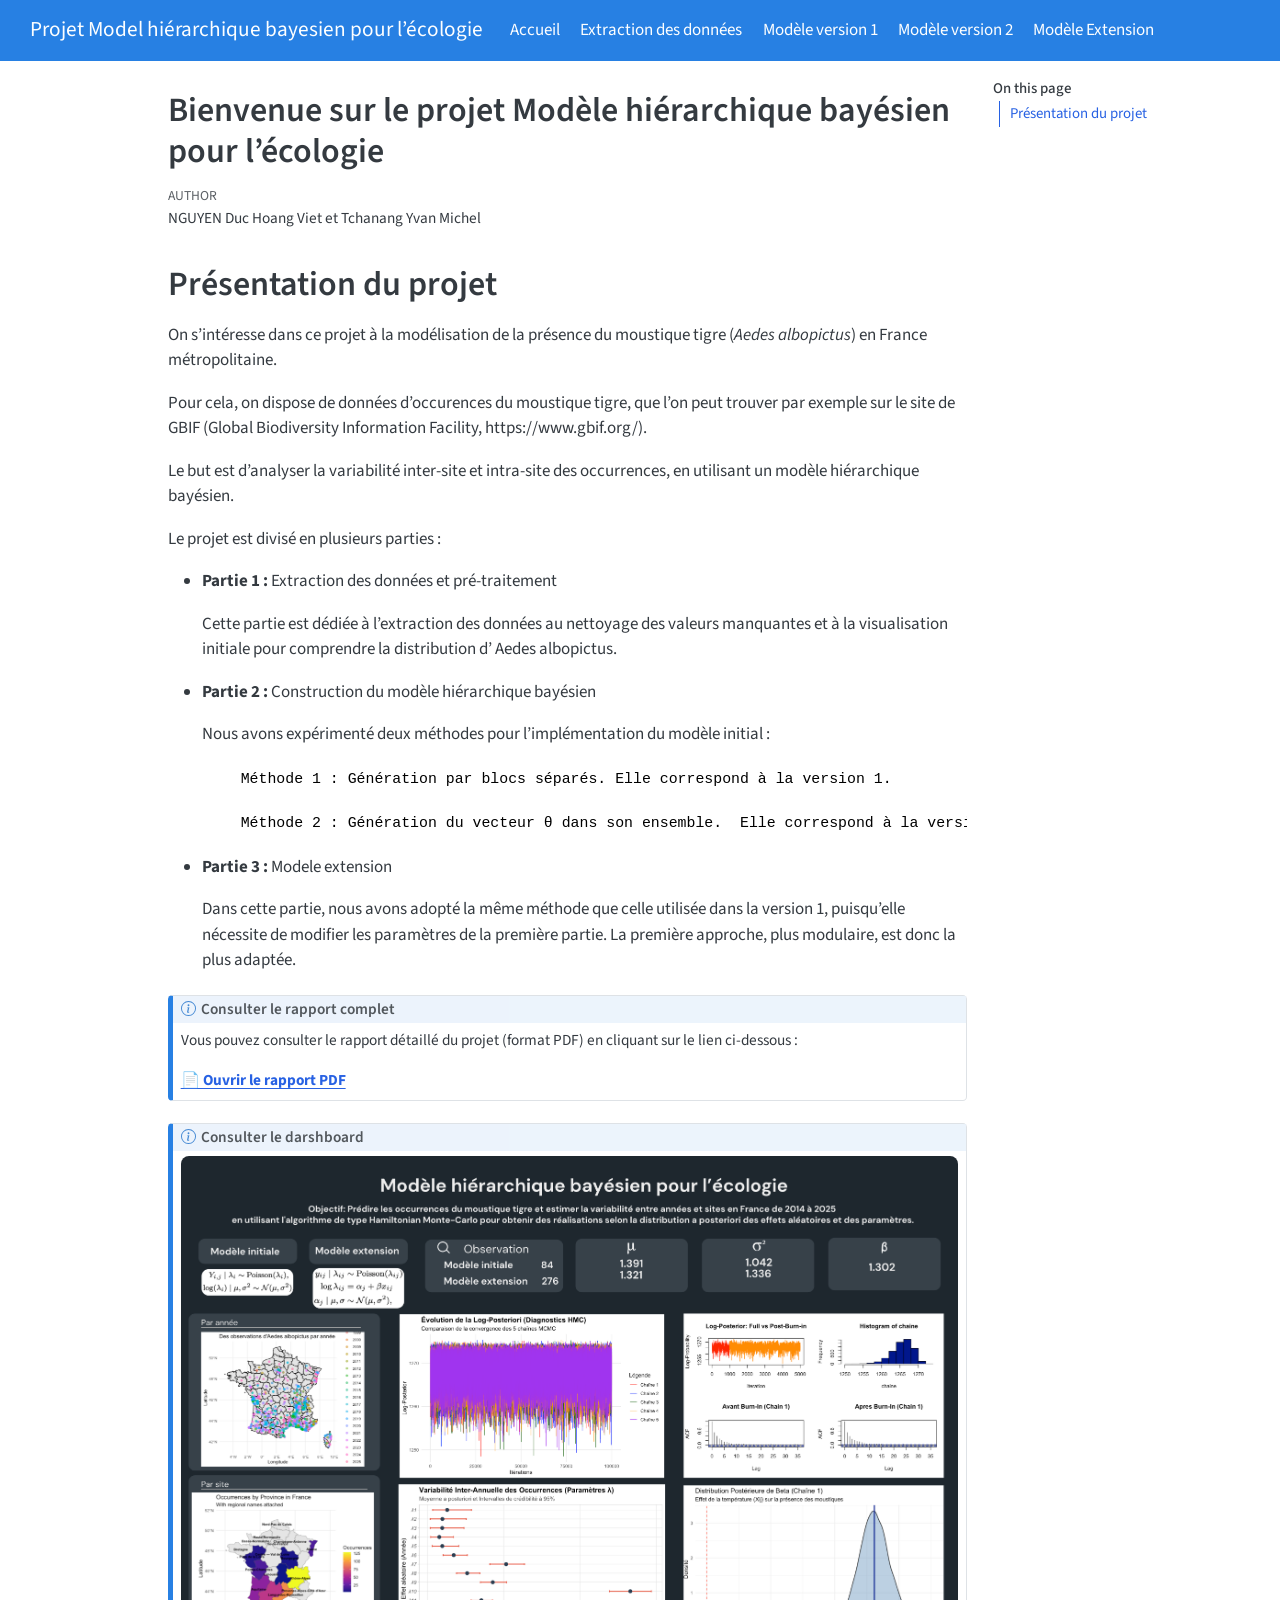
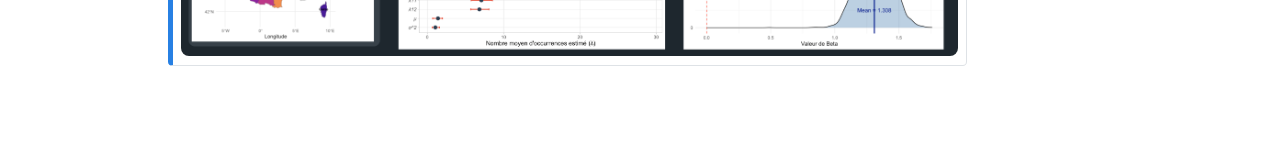
==== docs/index.html @ 4676ed64 "change some note" ====
<!DOCTYPE html>
<html xmlns="http://www.w3.org/1999/xhtml" lang="en" xml:lang="en"><head>

<meta charset="utf-8">
<meta name="generator" content="quarto-1.7.32">

<meta name="viewport" content="width=device-width, initial-scale=1.0, user-scalable=yes">

<meta name="author" content="NGUYEN Duc Hoang Viet et Tchanang Yvan Michel">

<title>Bienvenue sur le projet Modèle hiérarchique bayésien pour l’écologie – Projet Model hiérarchique bayesien pour l’écologie</title>
<style>
code{white-space: pre-wrap;}
span.smallcaps{font-variant: small-caps;}
div.columns{display: flex; gap: min(4vw, 1.5em);}
div.column{flex: auto; overflow-x: auto;}
div.hanging-indent{margin-left: 1.5em; text-indent: -1.5em;}
ul.task-list{list-style: none;}
ul.task-list li input[type="checkbox"] {
  width: 0.8em;
  margin: 0 0.8em 0.2em -1em; /* quarto-specific, see https://github.com/quarto-dev/quarto-cli/issues/4556 */ 
  vertical-align: middle;
}
</style>


<script src="site_libs/quarto-nav/quarto-nav.js"></script>
<script src="site_libs/quarto-nav/headroom.min.js"></script>
<script src="site_libs/clipboard/clipboard.min.js"></script>
<script src="site_libs/quarto-search/autocomplete.umd.js"></script>
<script src="site_libs/quarto-search/fuse.min.js"></script>
<script src="site_libs/quarto-search/quarto-search.js"></script>
<meta name="quarto:offset" content="./">
<script src="site_libs/quarto-html/quarto.js" type="module"></script>
<script src="site_libs/quarto-html/tabsets/tabsets.js" type="module"></script>
<script src="site_libs/quarto-html/popper.min.js"></script>
<script src="site_libs/quarto-html/tippy.umd.min.js"></script>
<script src="site_libs/quarto-html/anchor.min.js"></script>
<link href="site_libs/quarto-html/tippy.css" rel="stylesheet">
<link href="site_libs/quarto-html/quarto-syntax-highlighting-37eea08aefeeee20ff55810ff984fec1.css" rel="stylesheet" id="quarto-text-highlighting-styles">
<script src="site_libs/bootstrap/bootstrap.min.js"></script>
<link href="site_libs/bootstrap/bootstrap-icons.css" rel="stylesheet">
<link href="site_libs/bootstrap/bootstrap-9344fb9851b4da3cab95007ef9d770dc.min.css" rel="stylesheet" append-hash="true" id="quarto-bootstrap" data-mode="light">
<script id="quarto-search-options" type="application/json">{
  "location": "navbar",
  "copy-button": false,
  "collapse-after": 3,
  "panel-placement": "end",
  "type": "overlay",
  "limit": 50,
  "keyboard-shortcut": [
    "f",
    "/",
    "s"
  ],
  "show-item-context": false,
  "language": {
    "search-no-results-text": "No results",
    "search-matching-documents-text": "matching documents",
    "search-copy-link-title": "Copy link to search",
    "search-hide-matches-text": "Hide additional matches",
    "search-more-match-text": "more match in this document",
    "search-more-matches-text": "more matches in this document",
    "search-clear-button-title": "Clear",
    "search-text-placeholder": "",
    "search-detached-cancel-button-title": "Cancel",
    "search-submit-button-title": "Submit",
    "search-label": "Search"
  }
}</script>


</head>

<body class="nav-fixed quarto-light">

<div id="quarto-search-results"></div>
  <header id="quarto-header" class="headroom fixed-top">
    <nav class="navbar navbar-expand-lg " data-bs-theme="dark">
      <div class="navbar-container container-fluid">
      <div class="navbar-brand-container mx-auto">
    <a class="navbar-brand" href="./index.html">
    <span class="navbar-title">Projet Model hiérarchique bayesien pour l’écologie</span>
    </a>
  </div>
            <div id="quarto-search" class="" title="Search"></div>
          <button class="navbar-toggler" type="button" data-bs-toggle="collapse" data-bs-target="#navbarCollapse" aria-controls="navbarCollapse" role="menu" aria-expanded="false" aria-label="Toggle navigation" onclick="if (window.quartoToggleHeadroom) { window.quartoToggleHeadroom(); }">
  <span class="navbar-toggler-icon"></span>
</button>
          <div class="collapse navbar-collapse" id="navbarCollapse">
            <ul class="navbar-nav navbar-nav-scroll me-auto">
  <li class="nav-item">
    <a class="nav-link active" href="./index.html" aria-current="page"> 
<span class="menu-text">Accueil</span></a>
  </li>  
  <li class="nav-item">
    <a class="nav-link" href="./Part1.html"> 
<span class="menu-text">Extraction des données</span></a>
  </li>  
  <li class="nav-item">
    <a class="nav-link" href="./Part2_1.html"> 
<span class="menu-text">Modèle version 1</span></a>
  </li>  
  <li class="nav-item">
    <a class="nav-link" href="./Part2_2.html"> 
<span class="menu-text">Modèle version 2</span></a>
  </li>  
  <li class="nav-item">
    <a class="nav-link" href="./Part3.html"> 
<span class="menu-text">Modèle Extension</span></a>
  </li>  
</ul>
          </div> <!-- /navcollapse -->
            <div class="quarto-navbar-tools">
</div>
      </div> <!-- /container-fluid -->
    </nav>
</header>
<!-- content -->
<div id="quarto-content" class="quarto-container page-columns page-rows-contents page-layout-article page-navbar">
<!-- sidebar -->
<!-- margin-sidebar -->
    <div id="quarto-margin-sidebar" class="sidebar margin-sidebar">
        <nav id="TOC" role="doc-toc" class="toc-active">
    <h2 id="toc-title">On this page</h2>
   
  <ul>
  <li><a href="#présentation-du-projet" id="toc-présentation-du-projet" class="nav-link active" data-scroll-target="#présentation-du-projet">Présentation du projet</a></li>
  </ul>
</nav>
    </div>
<!-- main -->
<main class="content" id="quarto-document-content">

<header id="title-block-header" class="quarto-title-block default">
<div class="quarto-title">
<h1 class="title">Bienvenue sur le projet Modèle hiérarchique bayésien pour l’écologie</h1>
</div>



<div class="quarto-title-meta">

    <div>
    <div class="quarto-title-meta-heading">Author</div>
    <div class="quarto-title-meta-contents">
             <p>NGUYEN Duc Hoang Viet et Tchanang Yvan Michel </p>
          </div>
  </div>
    
  
    
  </div>
  


</header>


<section id="présentation-du-projet" class="level1">
<h1>Présentation du projet</h1>
<p>On s’intéresse dans ce projet à la modélisation de la présence du moustique tigre (<em>Aedes albopictus</em>) en France métropolitaine.</p>
<p>Pour cela, on dispose de données d’occurences du moustique tigre, que l’on peut trouver par exemple sur le site de GBIF (Global Biodiversity Information Facility, https://www.gbif.org/).</p>
<p>Le but est d’analyser la variabilité inter-site et intra-site des occurrences, en utilisant un modèle hiérarchique bayésien.</p>
<p>Le projet est divisé en plusieurs parties :</p>
<ul>
<li><p><strong>Partie 1 :</strong> Extraction des données et pré-traitement</p>
<p>Cette partie est dédiée à l’extraction des données au nettoyage des valeurs manquantes et à la visualisation initiale pour comprendre la distribution d’ Aedes albopictus.</p></li>
<li><p><strong>Partie 2 :</strong> Construction du modèle hiérarchique bayésien</p>
<p>Nous avons expérimenté deux méthodes pour l’implémentation du modèle initial :</p>
<pre><code>    Méthode 1 : Génération par blocs séparés. Elle correspond à la version 1.

    Méthode 2 : Génération du vecteur θ dans son ensemble.  Elle correspond à la version 2. </code></pre></li>
<li><p><strong>Partie 3 :</strong> Modele extension</p>
<p>Dans cette partie, nous avons adopté la même méthode que celle utilisée dans la version 1, puisqu’elle nécessite de modifier les paramètres de la première partie. La première approche, plus modulaire, est donc la plus adaptée.</p></li>
</ul>
<div class="callout callout-style-default callout-note callout-titled">
<div class="callout-header d-flex align-content-center">
<div class="callout-icon-container">
<i class="callout-icon"></i>
</div>
<div class="callout-title-container flex-fill">
Consulter le rapport complet
</div>
</div>
<div class="callout-body-container callout-body">
<p>Vous pouvez consulter le rapport détaillé du projet (format PDF) en cliquant sur le lien ci-dessous :</p>
<p><a href="Rapport.pdf" target="_blank" style="font-weight: bold; text-decoration: underline;"> 📄 Ouvrir le rapport PDF </a></p>
</div>
</div>
<div class="callout callout-style-default callout-note callout-titled">
<div class="callout-header d-flex align-content-center">
<div class="callout-icon-container">
<i class="callout-icon"></i>
</div>
<div class="callout-title-container flex-fill">
Consulter le darshboard
</div>
</div>
<div class="callout-body-container callout-body">
<p><a href="images/dashboard_bayes.png" target="_blank"> <img src="images/dashboard_bayes.png" alt="Dashboard du projet" style="max-width:100%; height:auto; border-radius:8px;"> </a></p>
</div>
</div>


</section>

</main> <!-- /main -->
<script id="quarto-html-after-body" type="application/javascript">
  window.document.addEventListener("DOMContentLoaded", function (event) {
    const icon = "";
    const anchorJS = new window.AnchorJS();
    anchorJS.options = {
      placement: 'right',
      icon: icon
    };
    anchorJS.add('.anchored');
    const isCodeAnnotation = (el) => {
      for (const clz of el.classList) {
        if (clz.startsWith('code-annotation-')) {                     
          return true;
        }
      }
      return false;
    }
    const onCopySuccess = function(e) {
      // button target
      const button = e.trigger;
      // don't keep focus
      button.blur();
      // flash "checked"
      button.classList.add('code-copy-button-checked');
      var currentTitle = button.getAttribute("title");
      button.setAttribute("title", "Copied!");
      let tooltip;
      if (window.bootstrap) {
        button.setAttribute("data-bs-toggle", "tooltip");
        button.setAttribute("data-bs-placement", "left");
        button.setAttribute("data-bs-title", "Copied!");
        tooltip = new bootstrap.Tooltip(button, 
          { trigger: "manual", 
            customClass: "code-copy-button-tooltip",
            offset: [0, -8]});
        tooltip.show();    
      }
      setTimeout(function() {
        if (tooltip) {
          tooltip.hide();
          button.removeAttribute("data-bs-title");
          button.removeAttribute("data-bs-toggle");
          button.removeAttribute("data-bs-placement");
        }
        button.setAttribute("title", currentTitle);
        button.classList.remove('code-copy-button-checked');
      }, 1000);
      // clear code selection
      e.clearSelection();
    }
    const getTextToCopy = function(trigger) {
        const codeEl = trigger.previousElementSibling.cloneNode(true);
        for (const childEl of codeEl.children) {
          if (isCodeAnnotation(childEl)) {
            childEl.remove();
          }
        }
        return codeEl.innerText;
    }
    const clipboard = new window.ClipboardJS('.code-copy-button:not([data-in-quarto-modal])', {
      text: getTextToCopy
    });
    clipboard.on('success', onCopySuccess);
    if (window.document.getElementById('quarto-embedded-source-code-modal')) {
      const clipboardModal = new window.ClipboardJS('.code-copy-button[data-in-quarto-modal]', {
        text: getTextToCopy,
        container: window.document.getElementById('quarto-embedded-source-code-modal')
      });
      clipboardModal.on('success', onCopySuccess);
    }
      var localhostRegex = new RegExp(/^(?:http|https):\/\/localhost\:?[0-9]*\//);
      var mailtoRegex = new RegExp(/^mailto:/);
        var filterRegex = new RegExp('/' + window.location.host + '/');
      var isInternal = (href) => {
          return filterRegex.test(href) || localhostRegex.test(href) || mailtoRegex.test(href);
      }
      // Inspect non-navigation links and adorn them if external
     var links = window.document.querySelectorAll('a[href]:not(.nav-link):not(.navbar-brand):not(.toc-action):not(.sidebar-link):not(.sidebar-item-toggle):not(.pagination-link):not(.no-external):not([aria-hidden]):not(.dropdown-item):not(.quarto-navigation-tool):not(.about-link)');
      for (var i=0; i<links.length; i++) {
        const link = links[i];
        if (!isInternal(link.href)) {
          // undo the damage that might have been done by quarto-nav.js in the case of
          // links that we want to consider external
          if (link.dataset.originalHref !== undefined) {
            link.href = link.dataset.originalHref;
          }
        }
      }
    function tippyHover(el, contentFn, onTriggerFn, onUntriggerFn) {
      const config = {
        allowHTML: true,
        maxWidth: 500,
        delay: 100,
        arrow: false,
        appendTo: function(el) {
            return el.parentElement;
        },
        interactive: true,
        interactiveBorder: 10,
        theme: 'quarto',
        placement: 'bottom-start',
      };
      if (contentFn) {
        config.content = contentFn;
      }
      if (onTriggerFn) {
        config.onTrigger = onTriggerFn;
      }
      if (onUntriggerFn) {
        config.onUntrigger = onUntriggerFn;
      }
      window.tippy(el, config); 
    }
    const noterefs = window.document.querySelectorAll('a[role="doc-noteref"]');
    for (var i=0; i<noterefs.length; i++) {
      const ref = noterefs[i];
      tippyHover(ref, function() {
        // use id or data attribute instead here
        let href = ref.getAttribute('data-footnote-href') || ref.getAttribute('href');
        try { href = new URL(href).hash; } catch {}
        const id = href.replace(/^#\/?/, "");
        const note = window.document.getElementById(id);
        if (note) {
          return note.innerHTML;
        } else {
          return "";
        }
      });
    }
    const xrefs = window.document.querySelectorAll('a.quarto-xref');
    const processXRef = (id, note) => {
      // Strip column container classes
      const stripColumnClz = (el) => {
        el.classList.remove("page-full", "page-columns");
        if (el.children) {
          for (const child of el.children) {
            stripColumnClz(child);
          }
        }
      }
      stripColumnClz(note)
      if (id === null || id.startsWith('sec-')) {
        // Special case sections, only their first couple elements
        const container = document.createElement("div");
        if (note.children && note.children.length > 2) {
          container.appendChild(note.children[0].cloneNode(true));
          for (let i = 1; i < note.children.length; i++) {
            const child = note.children[i];
            if (child.tagName === "P" && child.innerText === "") {
              continue;
            } else {
              container.appendChild(child.cloneNode(true));
              break;
            }
          }
          if (window.Quarto?.typesetMath) {
            window.Quarto.typesetMath(container);
          }
          return container.innerHTML
        } else {
          if (window.Quarto?.typesetMath) {
            window.Quarto.typesetMath(note);
          }
          return note.innerHTML;
        }
      } else {
        // Remove any anchor links if they are present
        const anchorLink = note.querySelector('a.anchorjs-link');
        if (anchorLink) {
          anchorLink.remove();
        }
        if (window.Quarto?.typesetMath) {
          window.Quarto.typesetMath(note);
        }
        if (note.classList.contains("callout")) {
          return note.outerHTML;
        } else {
          return note.innerHTML;
        }
      }
    }
    for (var i=0; i<xrefs.length; i++) {
      const xref = xrefs[i];
      tippyHover(xref, undefined, function(instance) {
        instance.disable();
        let url = xref.getAttribute('href');
        let hash = undefined; 
        if (url.startsWith('#')) {
          hash = url;
        } else {
          try { hash = new URL(url).hash; } catch {}
        }
        if (hash) {
          const id = hash.replace(/^#\/?/, "");
          const note = window.document.getElementById(id);
          if (note !== null) {
            try {
              const html = processXRef(id, note.cloneNode(true));
              instance.setContent(html);
            } finally {
              instance.enable();
              instance.show();
            }
          } else {
            // See if we can fetch this
            fetch(url.split('#')[0])
            .then(res => res.text())
            .then(html => {
              const parser = new DOMParser();
              const htmlDoc = parser.parseFromString(html, "text/html");
              const note = htmlDoc.getElementById(id);
              if (note !== null) {
                const html = processXRef(id, note);
                instance.setContent(html);
              } 
            }).finally(() => {
              instance.enable();
              instance.show();
            });
          }
        } else {
          // See if we can fetch a full url (with no hash to target)
          // This is a special case and we should probably do some content thinning / targeting
          fetch(url)
          .then(res => res.text())
          .then(html => {
            const parser = new DOMParser();
            const htmlDoc = parser.parseFromString(html, "text/html");
            const note = htmlDoc.querySelector('main.content');
            if (note !== null) {
              // This should only happen for chapter cross references
              // (since there is no id in the URL)
              // remove the first header
              if (note.children.length > 0 && note.children[0].tagName === "HEADER") {
                note.children[0].remove();
              }
              const html = processXRef(null, note);
              instance.setContent(html);
            } 
          }).finally(() => {
            instance.enable();
            instance.show();
          });
        }
      }, function(instance) {
      });
    }
        let selectedAnnoteEl;
        const selectorForAnnotation = ( cell, annotation) => {
          let cellAttr = 'data-code-cell="' + cell + '"';
          let lineAttr = 'data-code-annotation="' +  annotation + '"';
          const selector = 'span[' + cellAttr + '][' + lineAttr + ']';
          return selector;
        }
        const selectCodeLines = (annoteEl) => {
          const doc = window.document;
          const targetCell = annoteEl.getAttribute("data-target-cell");
          const targetAnnotation = annoteEl.getAttribute("data-target-annotation");
          const annoteSpan = window.document.querySelector(selectorForAnnotation(targetCell, targetAnnotation));
          const lines = annoteSpan.getAttribute("data-code-lines").split(",");
          const lineIds = lines.map((line) => {
            return targetCell + "-" + line;
          })
          let top = null;
          let height = null;
          let parent = null;
          if (lineIds.length > 0) {
              //compute the position of the single el (top and bottom and make a div)
              const el = window.document.getElementById(lineIds[0]);
              top = el.offsetTop;
              height = el.offsetHeight;
              parent = el.parentElement.parentElement;
            if (lineIds.length > 1) {
              const lastEl = window.document.getElementById(lineIds[lineIds.length - 1]);
              const bottom = lastEl.offsetTop + lastEl.offsetHeight;
              height = bottom - top;
            }
            if (top !== null && height !== null && parent !== null) {
              // cook up a div (if necessary) and position it 
              let div = window.document.getElementById("code-annotation-line-highlight");
              if (div === null) {
                div = window.document.createElement("div");
                div.setAttribute("id", "code-annotation-line-highlight");
                div.style.position = 'absolute';
                parent.appendChild(div);
              }
              div.style.top = top - 2 + "px";
              div.style.height = height + 4 + "px";
              div.style.left = 0;
              let gutterDiv = window.document.getElementById("code-annotation-line-highlight-gutter");
              if (gutterDiv === null) {
                gutterDiv = window.document.createElement("div");
                gutterDiv.setAttribute("id", "code-annotation-line-highlight-gutter");
                gutterDiv.style.position = 'absolute';
                const codeCell = window.document.getElementById(targetCell);
                const gutter = codeCell.querySelector('.code-annotation-gutter');
                gutter.appendChild(gutterDiv);
              }
              gutterDiv.style.top = top - 2 + "px";
              gutterDiv.style.height = height + 4 + "px";
            }
            selectedAnnoteEl = annoteEl;
          }
        };
        const unselectCodeLines = () => {
          const elementsIds = ["code-annotation-line-highlight", "code-annotation-line-highlight-gutter"];
          elementsIds.forEach((elId) => {
            const div = window.document.getElementById(elId);
            if (div) {
              div.remove();
            }
          });
          selectedAnnoteEl = undefined;
        };
          // Handle positioning of the toggle
      window.addEventListener(
        "resize",
        throttle(() => {
          elRect = undefined;
          if (selectedAnnoteEl) {
            selectCodeLines(selectedAnnoteEl);
          }
        }, 10)
      );
      function throttle(fn, ms) {
      let throttle = false;
      let timer;
        return (...args) => {
          if(!throttle) { // first call gets through
              fn.apply(this, args);
              throttle = true;
          } else { // all the others get throttled
              if(timer) clearTimeout(timer); // cancel #2
              timer = setTimeout(() => {
                fn.apply(this, args);
                timer = throttle = false;
              }, ms);
          }
        };
      }
        // Attach click handler to the DT
        const annoteDls = window.document.querySelectorAll('dt[data-target-cell]');
        for (const annoteDlNode of annoteDls) {
          annoteDlNode.addEventListener('click', (event) => {
            const clickedEl = event.target;
            if (clickedEl !== selectedAnnoteEl) {
              unselectCodeLines();
              const activeEl = window.document.querySelector('dt[data-target-cell].code-annotation-active');
              if (activeEl) {
                activeEl.classList.remove('code-annotation-active');
              }
              selectCodeLines(clickedEl);
              clickedEl.classList.add('code-annotation-active');
            } else {
              // Unselect the line
              unselectCodeLines();
              clickedEl.classList.remove('code-annotation-active');
            }
          });
        }
    const findCites = (el) => {
      const parentEl = el.parentElement;
      if (parentEl) {
        const cites = parentEl.dataset.cites;
        if (cites) {
          return {
            el,
            cites: cites.split(' ')
          };
        } else {
          return findCites(el.parentElement)
        }
      } else {
        return undefined;
      }
    };
    var bibliorefs = window.document.querySelectorAll('a[role="doc-biblioref"]');
    for (var i=0; i<bibliorefs.length; i++) {
      const ref = bibliorefs[i];
      const citeInfo = findCites(ref);
      if (citeInfo) {
        tippyHover(citeInfo.el, function() {
          var popup = window.document.createElement('div');
          citeInfo.cites.forEach(function(cite) {
            var citeDiv = window.document.createElement('div');
            citeDiv.classList.add('hanging-indent');
            citeDiv.classList.add('csl-entry');
            var biblioDiv = window.document.getElementById('ref-' + cite);
            if (biblioDiv) {
              citeDiv.innerHTML = biblioDiv.innerHTML;
            }
            popup.appendChild(citeDiv);
          });
          return popup.innerHTML;
        });
      }
    }
  });
  </script>
</div> <!-- /content -->




</body></html>
---- docs/site_libs/quarto-html/tippy.css ----
.tippy-box[data-animation=fade][data-state=hidden]{opacity:0}[data-tippy-root]{max-width:calc(100vw - 10px)}.tippy-box{position:relative;background-color:#333;color:#fff;border-radius:4px;font-size:14px;line-height:1.4;white-space:normal;outline:0;transition-property:transform,visibility,opacity}.tippy-box[data-placement^=top]>.tippy-arrow{bottom:0}.tippy-box[data-placement^=top]>.tippy-arrow:before{bottom:-7px;left:0;border-width:8px 8px 0;border-top-color:initial;transform-origin:center top}.tippy-box[data-placement^=bottom]>.tippy-arrow{top:0}.tippy-box[data-placement^=bottom]>.tippy-arrow:before{top:-7px;left:0;border-width:0 8px 8px;border-bottom-color:initial;transform-origin:center bottom}.tippy-box[data-placement^=left]>.tippy-arrow{right:0}.tippy-box[data-placement^=left]>.tippy-arrow:before{border-width:8px 0 8px 8px;border-left-color:initial;right:-7px;transform-origin:center left}.tippy-box[data-placement^=right]>.tippy-arrow{left:0}.tippy-box[data-placement^=right]>.tippy-arrow:before{left:-7px;border-width:8px 8px 8px 0;border-right-color:initial;transform-origin:center right}.tippy-box[data-inertia][data-state=visible]{transition-timing-function:cubic-bezier(.54,1.5,.38,1.11)}.tippy-arrow{width:16px;height:16px;color:#333}.tippy-arrow:before{content:"";position:absolute;border-color:transparent;border-style:solid}.tippy-content{position:relative;padding:5px 9px;z-index:1}
---- docs/site_libs/quarto-html/quarto-syntax-highlighting-37eea08aefeeee20ff55810ff984fec1.css ----
/* quarto syntax highlight colors */
:root {
  --quarto-hl-ot-color: #003B4F;
  --quarto-hl-at-color: #657422;
  --quarto-hl-ss-color: #20794D;
  --quarto-hl-an-color: #5E5E5E;
  --quarto-hl-fu-color: #4758AB;
  --quarto-hl-st-color: #20794D;
  --quarto-hl-cf-color: #003B4F;
  --quarto-hl-op-color: #5E5E5E;
  --quarto-hl-er-color: #AD0000;
  --quarto-hl-bn-color: #AD0000;
  --quarto-hl-al-color: #AD0000;
  --quarto-hl-va-color: #111111;
  --quarto-hl-bu-color: inherit;
  --quarto-hl-ex-color: inherit;
  --quarto-hl-pp-color: #AD0000;
  --quarto-hl-in-color: #5E5E5E;
  --quarto-hl-vs-color: #20794D;
  --quarto-hl-wa-color: #5E5E5E;
  --quarto-hl-do-color: #5E5E5E;
  --quarto-hl-im-color: #00769E;
  --quarto-hl-ch-color: #20794D;
  --quarto-hl-dt-color: #AD0000;
  --quarto-hl-fl-color: #AD0000;
  --quarto-hl-co-color: #5E5E5E;
  --quarto-hl-cv-color: #5E5E5E;
  --quarto-hl-cn-color: #8f5902;
  --quarto-hl-sc-color: #5E5E5E;
  --quarto-hl-dv-color: #AD0000;
  --quarto-hl-kw-color: #003B4F;
}

/* other quarto variables */
:root {
  --quarto-font-monospace: SFMono-Regular, Menlo, Monaco, Consolas, "Liberation Mono", "Courier New", monospace;
}

/* syntax highlight based on Pandoc's rules */
pre > code.sourceCode > span {
  color: #003B4F;
}

code.sourceCode > span {
  color: #003B4F;
}

div.sourceCode,
div.sourceCode pre.sourceCode {
  color: #003B4F;
}

/* Normal */
code span {
  color: #003B4F;
}

/* Alert */
code span.al {
  color: #AD0000;
  font-style: inherit;
}

/* Annotation */
code span.an {
  color: #5E5E5E;
  font-style: inherit;
}

/* Attribute */
code span.at {
  color: #657422;
  font-style: inherit;
}

/* BaseN */
code span.bn {
  color: #AD0000;
  font-style: inherit;
}

/* BuiltIn */
code span.bu {
  font-style: inherit;
}

/* ControlFlow */
code span.cf {
  color: #003B4F;
  font-weight: bold;
  font-style: inherit;
}

/* Char */
code span.ch {
  color: #20794D;
  font-style: inherit;
}

/* Constant */
code span.cn {
  color: #8f5902;
  font-style: inherit;
}

/* Comment */
code span.co {
  color: #5E5E5E;
  font-style: inherit;
}

/* CommentVar */
code span.cv {
  color: #5E5E5E;
  font-style: italic;
}

/* Documentation */
code span.do {
  color: #5E5E5E;
  font-style: italic;
}

/* DataType */
code span.dt {
  color: #AD0000;
  font-style: inherit;
}

/* DecVal */
code span.dv {
  color: #AD0000;
  font-style: inherit;
}

/* Error */
code span.er {
  color: #AD0000;
  font-style: inherit;
}

/* Extension */
code span.ex {
  font-style: inherit;
}

/* Float */
code span.fl {
  color: #AD0000;
  font-style: inherit;
}

/* Function */
code span.fu {
  color: #4758AB;
  font-style: inherit;
}

/* Import */
code span.im {
  color: #00769E;
  font-style: inherit;
}

/* Information */
code span.in {
  color: #5E5E5E;
  font-style: inherit;
}

/* Keyword */
code span.kw {
  color: #003B4F;
  font-weight: bold;
  font-style: inherit;
}

/* Operator */
code span.op {
  color: #5E5E5E;
  font-style: inherit;
}

/* Other */
code span.ot {
  color: #003B4F;
  font-style: inherit;
}

/* Preprocessor */
code span.pp {
  color: #AD0000;
  font-style: inherit;
}

/* SpecialChar */
code span.sc {
  color: #5E5E5E;
  font-style: inherit;
}

/* SpecialString */
code span.ss {
  color: #20794D;
  font-style: inherit;
}

/* String */
code span.st {
  color: #20794D;
  font-style: inherit;
}

/* Variable */
code span.va {
  color: #111111;
  font-style: inherit;
}

/* VerbatimString */
code span.vs {
  color: #20794D;
  font-style: inherit;
}

/* Warning */
code span.wa {
  color: #5E5E5E;
  font-style: italic;
}

.prevent-inlining {
  content: "</";
}

/*# sourceMappingURL=27d3d809615f7771493d095567f04340.css.map */
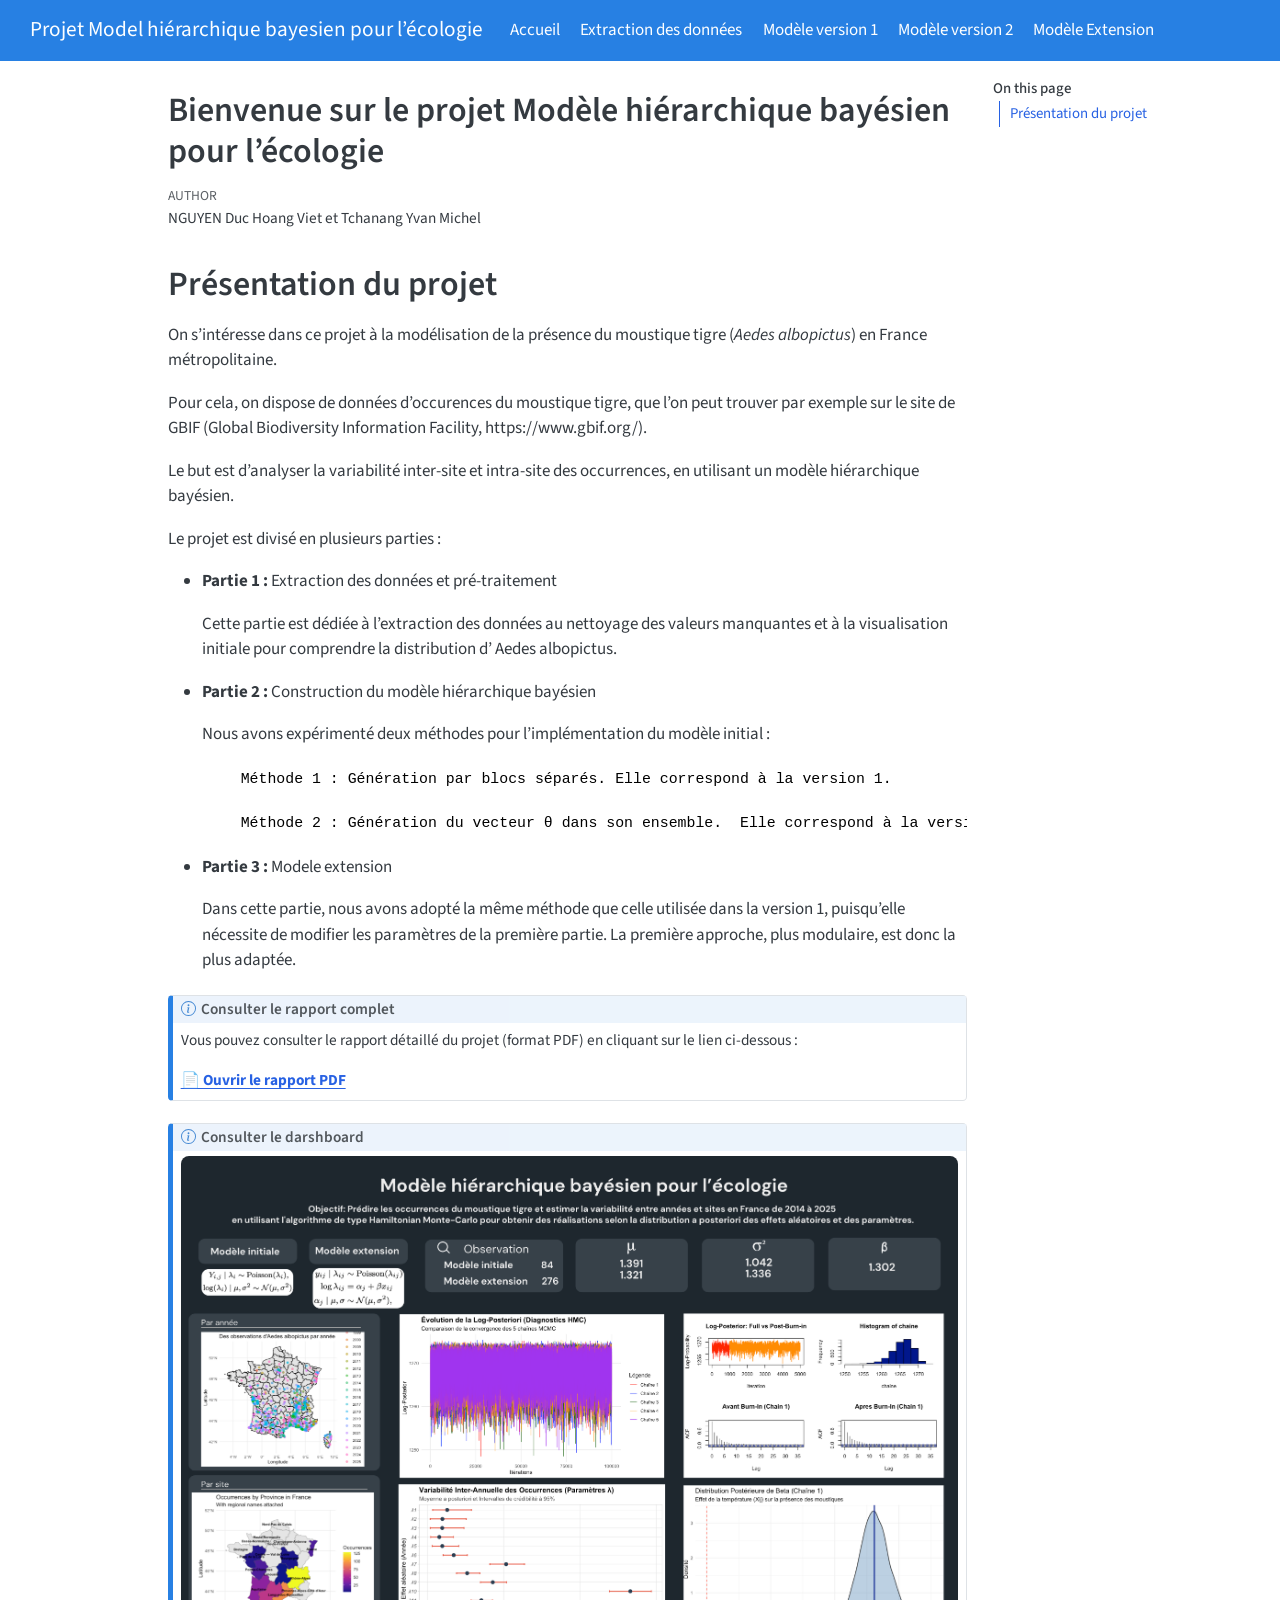
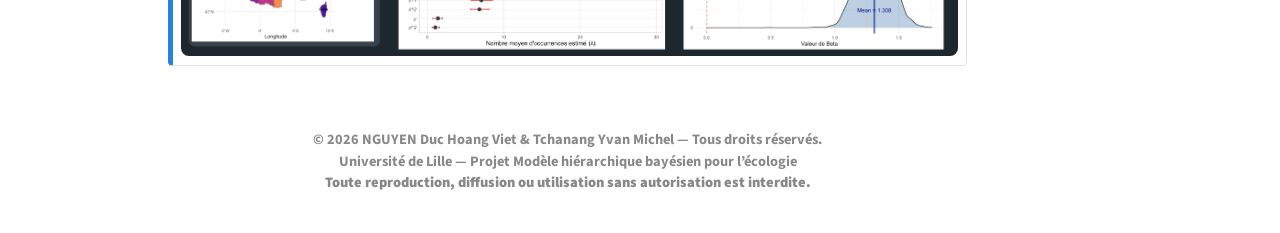
==== commit 7b087df3: "change some note" ====
--- a/docs/index.html
+++ b/docs/index.html
@@ -206,6 +206,11 @@
 </section>
 
 </main> <!-- /main -->
+<div style="text-align:center; font-size:0.85em; color:#888; padding:25px;">
+  <strong>© 2026 NGUYEN Duc Hoang Viet &amp; Tchanang Yvan Michel — Tous droits réservés.</strong><br>
+  <strong>Université de Lille — Projet Modèle hiérarchique bayésien pour l’écologie<strong><br>
+  Toute reproduction, diffusion ou utilisation sans autorisation est interdite.
+</strong></strong></div><strong><strong>
 <script id="quarto-html-after-body" type="application/javascript">
   window.document.addEventListener("DOMContentLoaded", function (event) {
     const icon = "";
@@ -605,9 +610,9 @@
     }
   });
   </script>
-</div> <!-- /content -->
-
-
-
-
-</body></html>+</strong></strong></div><strong><strong> <!-- /content -->
+
+
+
+
+</strong></strong></body></html>
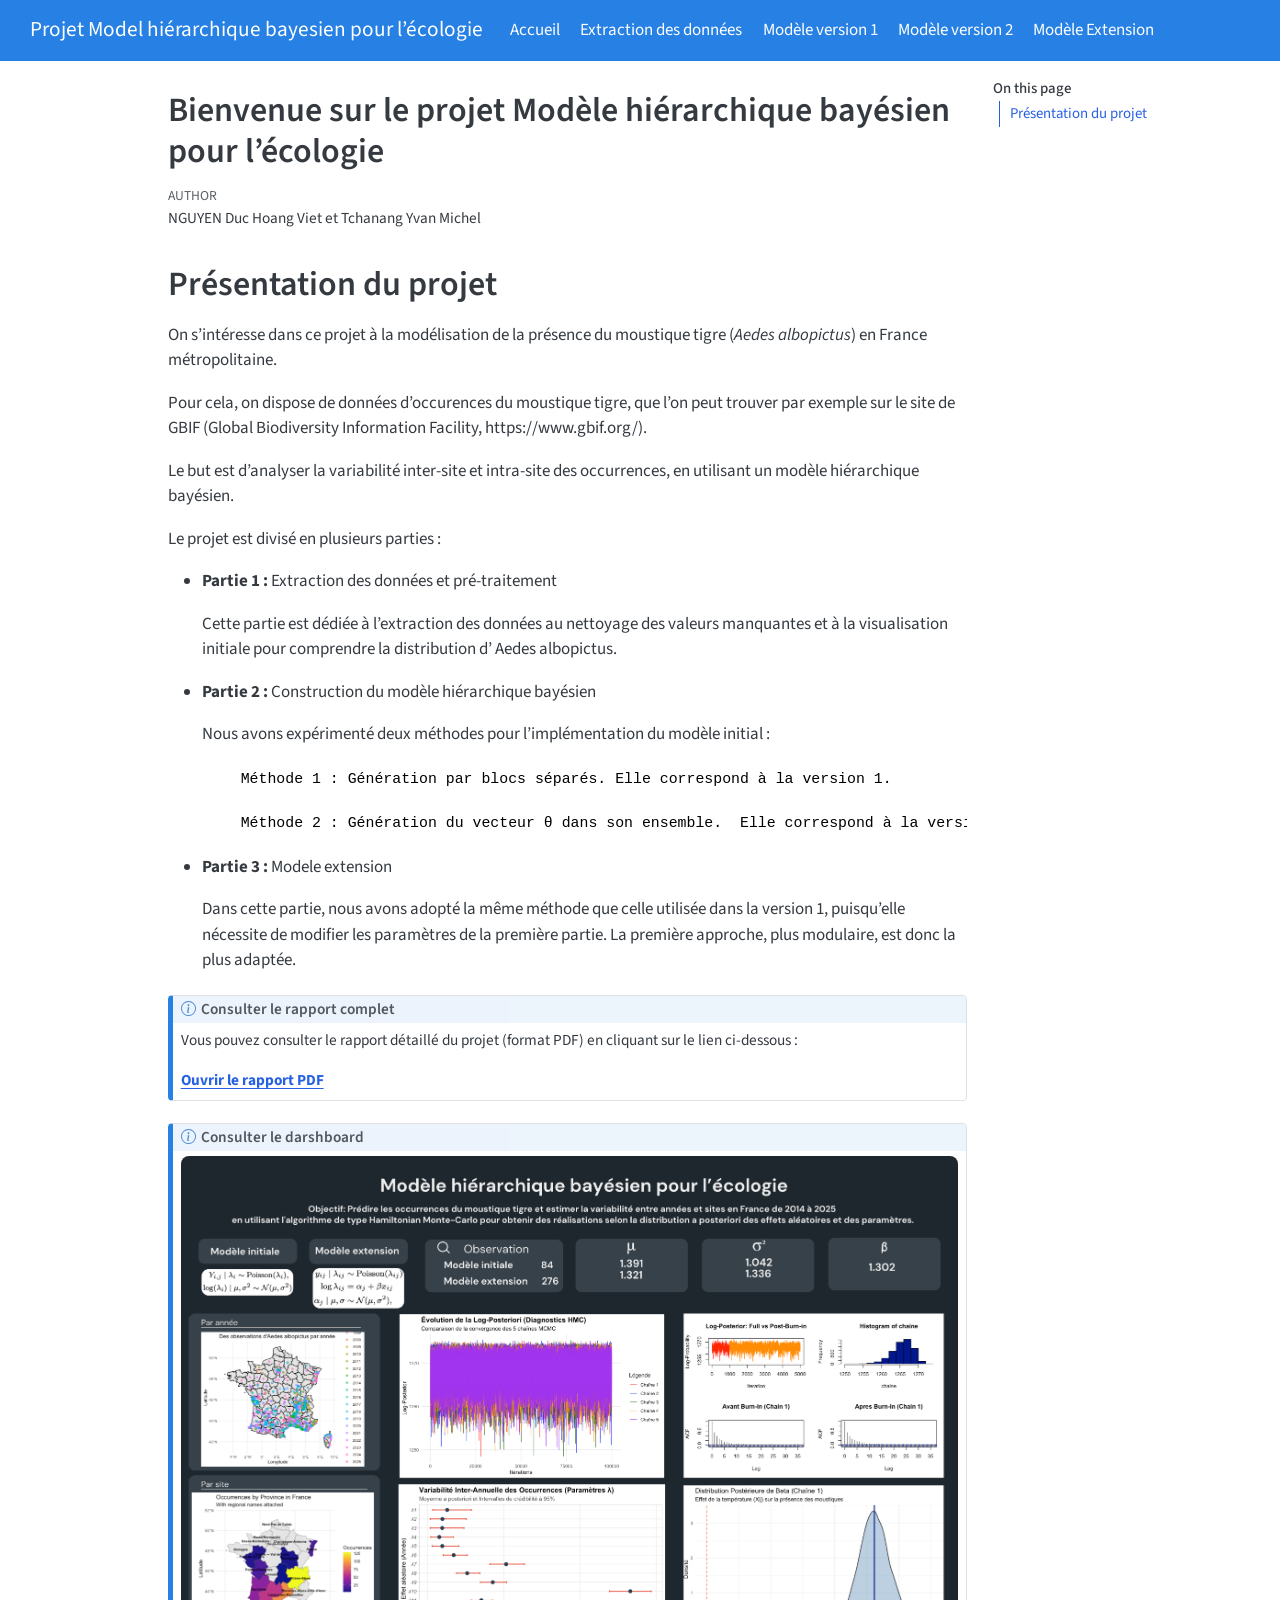
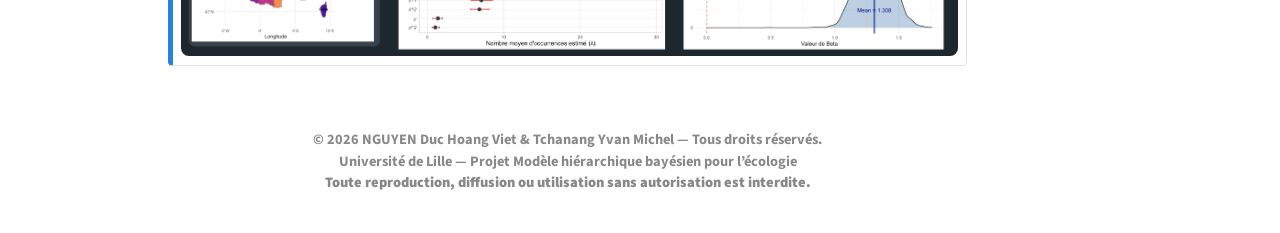
==== commit c57918ff: "add note" ====
--- a/docs/index.html
+++ b/docs/index.html
@@ -185,7 +185,7 @@
 </div>
 <div class="callout-body-container callout-body">
 <p>Vous pouvez consulter le rapport détaillé du projet (format PDF) en cliquant sur le lien ci-dessous :</p>
-<p><a href="Rapport.pdf" target="_blank" style="font-weight: bold; text-decoration: underline;"> 📄 Ouvrir le rapport PDF </a></p>
+<p><a href="Rapport.pdf" target="_blank" style="font-weight: bold; text-decoration: underline;"> Ouvrir le rapport PDF </a></p>
 </div>
 </div>
 <div class="callout callout-style-default callout-note callout-titled">
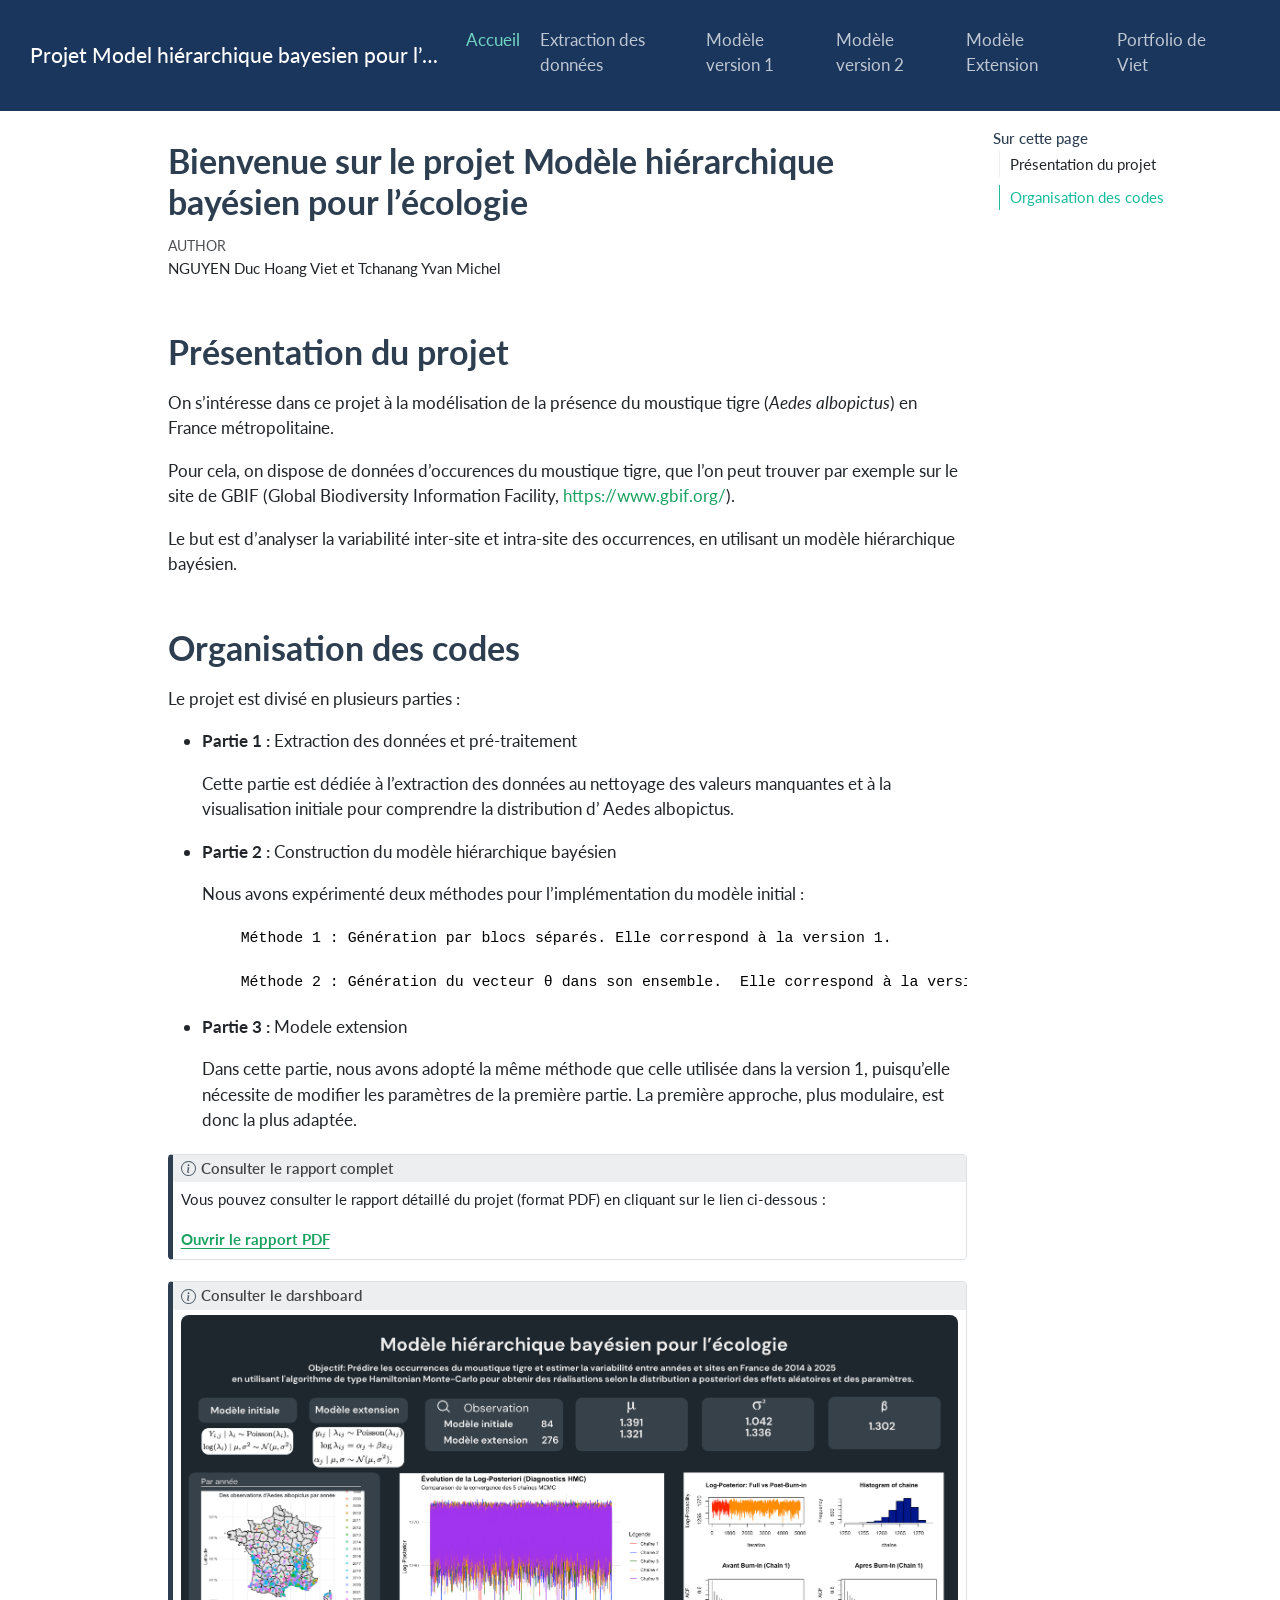
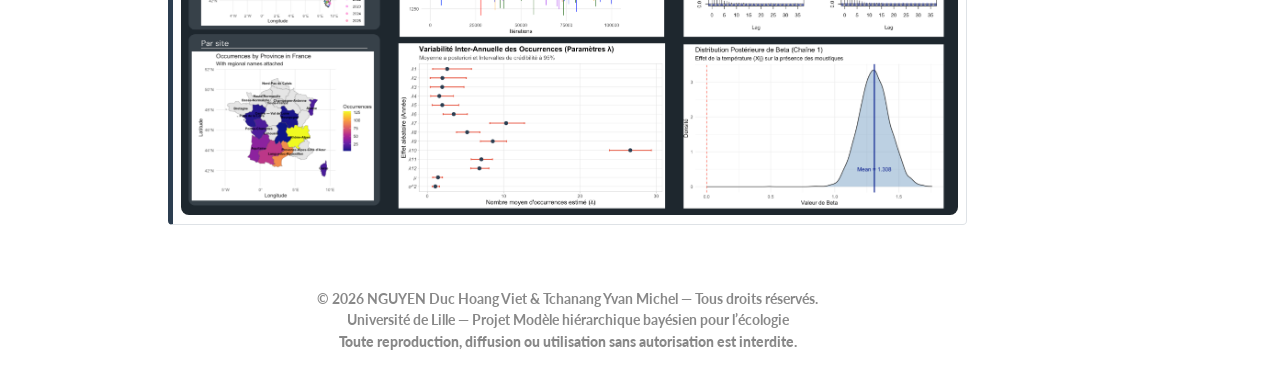
==== commit b12ca0f4: "add file" ====
--- a/docs/index.html
+++ b/docs/index.html
@@ -40,7 +40,7 @@
 <link href="site_libs/quarto-html/quarto-syntax-highlighting-37eea08aefeeee20ff55810ff984fec1.css" rel="stylesheet" id="quarto-text-highlighting-styles">
 <script src="site_libs/bootstrap/bootstrap.min.js"></script>
 <link href="site_libs/bootstrap/bootstrap-icons.css" rel="stylesheet">
-<link href="site_libs/bootstrap/bootstrap-9344fb9851b4da3cab95007ef9d770dc.min.css" rel="stylesheet" append-hash="true" id="quarto-bootstrap" data-mode="light">
+<link href="site_libs/bootstrap/bootstrap-b40c13d1a340c1202815d47d89cb925e.min.css" rel="stylesheet" append-hash="true" id="quarto-bootstrap" data-mode="light">
 <script id="quarto-search-options" type="application/json">{
   "location": "navbar",
   "copy-button": false,
@@ -70,6 +70,7 @@
 }</script>
 
 
+<link rel="stylesheet" href="custom.css">
 </head>
 
 <body class="nav-fixed quarto-light">
@@ -110,6 +111,22 @@
 <span class="menu-text">Modèle Extension</span></a>
   </li>  
 </ul>
+            <ul class="navbar-nav navbar-nav-scroll ms-auto">
+  <li class="nav-item compact">
+    <a class="nav-link" href="https://github.com/Hoangviet1810/Projet-Modele-bayesien-pour-ecologie"> <i class="bi bi-github" role="img">
+</i> 
+<span class="menu-text"></span></a>
+  </li>  
+  <li class="nav-item">
+    <a class="nav-link" href="https://ndhviet.wixsite.com/hviet-portfolio"> 
+<span class="menu-text">Portfolio de Viet</span></a>
+  </li>  
+  <li class="nav-item compact">
+    <a class="nav-link" href="https://www.linkedin.com/in/hoang-viet1810/?isSelfProfile=false"> <i class="bi bi-linkedin" role="img" aria-label="LinkedIn">
+</i> 
+<span class="menu-text"></span></a>
+  </li>  
+</ul>
           </div> <!-- /navcollapse -->
             <div class="quarto-navbar-tools">
 </div>
@@ -122,10 +139,11 @@
 <!-- margin-sidebar -->
     <div id="quarto-margin-sidebar" class="sidebar margin-sidebar">
         <nav id="TOC" role="doc-toc" class="toc-active">
-    <h2 id="toc-title">On this page</h2>
+    <h2 id="toc-title">Sur cette page</h2>
    
   <ul>
   <li><a href="#présentation-du-projet" id="toc-présentation-du-projet" class="nav-link active" data-scroll-target="#présentation-du-projet">Présentation du projet</a></li>
+  <li><a href="#organisation-des-codes" id="toc-organisation-des-codes" class="nav-link" data-scroll-target="#organisation-des-codes">Organisation des codes</a></li>
   </ul>
 </nav>
     </div>
@@ -160,8 +178,11 @@
 <section id="présentation-du-projet" class="level1">
 <h1>Présentation du projet</h1>
 <p>On s’intéresse dans ce projet à la modélisation de la présence du moustique tigre (<em>Aedes albopictus</em>) en France métropolitaine.</p>
-<p>Pour cela, on dispose de données d’occurences du moustique tigre, que l’on peut trouver par exemple sur le site de GBIF (Global Biodiversity Information Facility, https://www.gbif.org/).</p>
+<p>Pour cela, on dispose de données d’occurences du moustique tigre, que l’on peut trouver par exemple sur le site de GBIF (Global Biodiversity Information Facility, <a href="https://www.gbif.org/" class="uri">https://www.gbif.org/</a>).</p>
 <p>Le but est d’analyser la variabilité inter-site et intra-site des occurrences, en utilisant un modèle hiérarchique bayésien.</p>
+</section>
+<section id="organisation-des-codes" class="level1">
+<h1>Organisation des codes</h1>
 <p>Le projet est divisé en plusieurs parties :</p>
 <ul>
 <li><p><strong>Partie 1 :</strong> Extraction des données et pré-traitement</p>
--- a/docs/custom.css
+++ b/docs/custom.css
@@ -0,0 +1,38 @@
+/* Đổi màu chữ trên thanh menu thành trắng cho dễ đọc trên nền xanh */
+.navbar-dark .navbar-nav .nav-link, .navbar-brand {
+  color: #ffffff !important;
+  font-weight: 500;
+}
+
+/* Đổi màu toàn bộ các đường link trong bài viết sang màu xanh lá đồng bộ */
+a {
+  color: #1aa260;
+  text-decoration: none;
+}
+a:hover {
+  color: #13804b;
+  text-decoration: underline;
+}
+
+/* Làm mượt các tiêu đề H1, H2 (Présentation du projet...) */
+h1, h2, h3 {
+  color: #2c3e50;
+  font-weight: 700;
+  margin-top: 1.5em;
+}
+
+/* Tạo điểm nhấn cho các danh sách bullet point */
+ul li {
+  margin-bottom: 8px;
+}
+
+/* Đổi màu thanh Mục lục (On this page) bên phải sang màu xanh lá khi scroll */
+.sidebar nav[data-bs-spy="scroll"] .active {
+  color: #1aa260 !important;
+  border-left-color: #1aa260 !important;
+}
+
+/* Hiệu ứng đổi màu xanh lá khi di chuột qua các mục trong mục lục */
+.sidebar nav a:hover {
+  color: #13804b !important;
+}
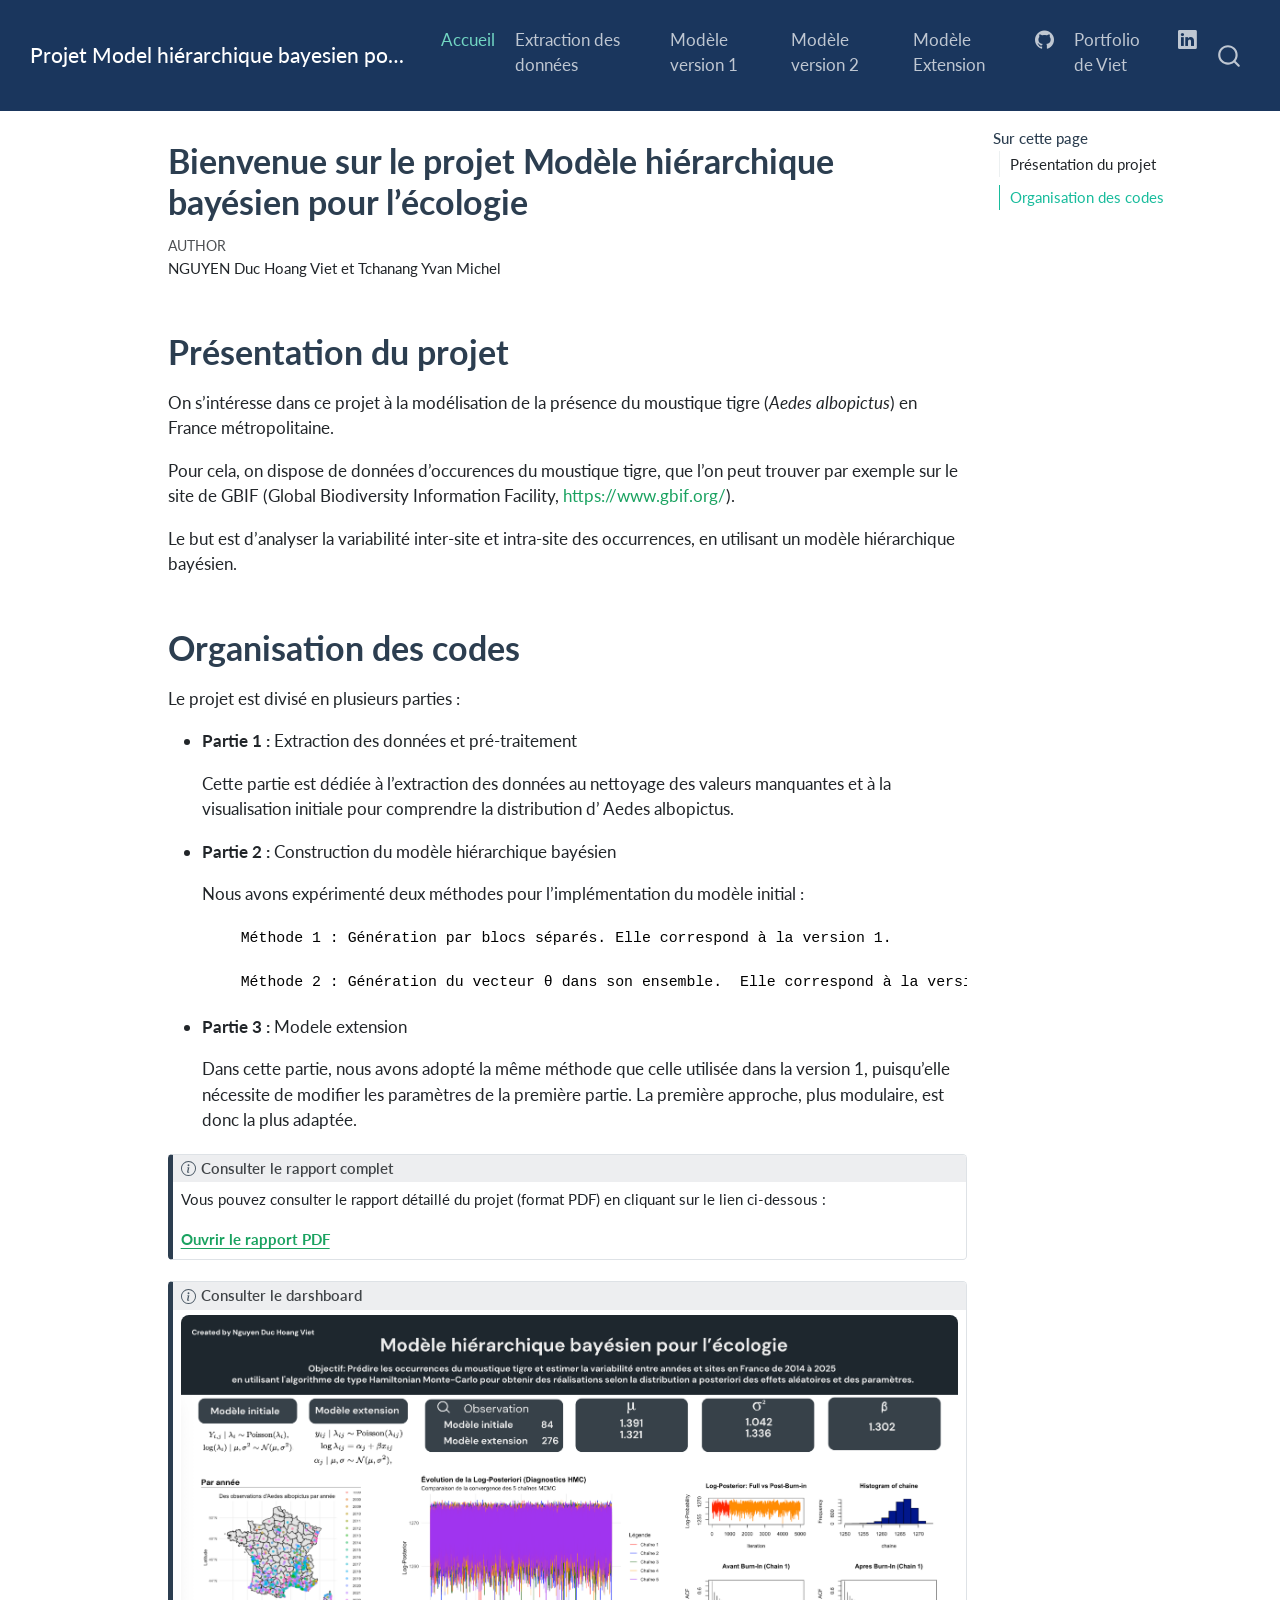
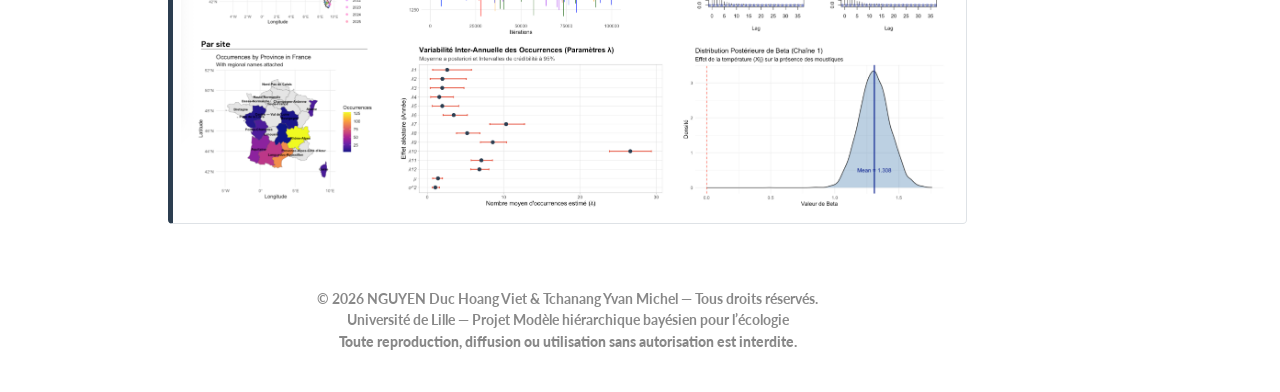
==== commit cd04b505: "add file" ====
--- a/docs/index.html
+++ b/docs/index.html
@@ -2,7 +2,7 @@
 <html xmlns="http://www.w3.org/1999/xhtml" lang="en" xml:lang="en"><head>
 
 <meta charset="utf-8">
-<meta name="generator" content="quarto-1.7.32">
+<meta name="generator" content="quarto-1.9.38">
 
 <meta name="viewport" content="width=device-width, initial-scale=1.0, user-scalable=yes">
 
@@ -10,6 +10,9 @@
 
 <title>Bienvenue sur le projet Modèle hiérarchique bayésien pour l’écologie – Projet Model hiérarchique bayesien pour l’écologie</title>
 <style>
+/* Default styles provided by pandoc.
+** See https://pandoc.org/MANUAL.html#variables-for-html for config info.
+*/
 code{white-space: pre-wrap;}
 span.smallcaps{font-variant: small-caps;}
 div.columns{display: flex; gap: min(4vw, 1.5em);}
@@ -37,10 +40,10 @@
 <script src="site_libs/quarto-html/tippy.umd.min.js"></script>
 <script src="site_libs/quarto-html/anchor.min.js"></script>
 <link href="site_libs/quarto-html/tippy.css" rel="stylesheet">
-<link href="site_libs/quarto-html/quarto-syntax-highlighting-37eea08aefeeee20ff55810ff984fec1.css" rel="stylesheet" id="quarto-text-highlighting-styles">
+<link href="site_libs/quarto-html/quarto-syntax-highlighting-15634bcf2e68342d4ad2dfa704d543f6.css" rel="stylesheet" id="quarto-text-highlighting-styles">
 <script src="site_libs/bootstrap/bootstrap.min.js"></script>
 <link href="site_libs/bootstrap/bootstrap-icons.css" rel="stylesheet">
-<link href="site_libs/bootstrap/bootstrap-b40c13d1a340c1202815d47d89cb925e.min.css" rel="stylesheet" append-hash="true" id="quarto-bootstrap" data-mode="light">
+<link href="site_libs/bootstrap/bootstrap-916b84f082b5c35a3380e3e38e0f0a11.min.css" rel="stylesheet" append-hash="true" id="quarto-bootstrap" data-mode="light">
 <script id="quarto-search-options" type="application/json">{
   "location": "navbar",
   "copy-button": false,
@@ -201,7 +204,7 @@
 <i class="callout-icon"></i>
 </div>
 <div class="callout-title-container flex-fill">
-Consulter le rapport complet
+<span class="screen-reader-only">Note</span>Consulter le rapport complet
 </div>
 </div>
 <div class="callout-body-container callout-body">
@@ -215,7 +218,7 @@
 <i class="callout-icon"></i>
 </div>
 <div class="callout-title-container flex-fill">
-Consulter le darshboard
+<span class="screen-reader-only">Note</span>Consulter le darshboard
 </div>
 </div>
 <div class="callout-body-container callout-body">
@@ -283,13 +286,14 @@
       e.clearSelection();
     }
     const getTextToCopy = function(trigger) {
-        const codeEl = trigger.previousElementSibling.cloneNode(true);
-        for (const childEl of codeEl.children) {
-          if (isCodeAnnotation(childEl)) {
-            childEl.remove();
-          }
-        }
-        return codeEl.innerText;
+      const outerScaffold = trigger.parentElement.cloneNode(true);
+      const codeEl = outerScaffold.querySelector('code');
+      for (const childEl of codeEl.children) {
+        if (isCodeAnnotation(childEl)) {
+          childEl.remove();
+        }
+      }
+      return codeEl.innerText;
     }
     const clipboard = new window.ClipboardJS('.code-copy-button:not([data-in-quarto-modal])', {
       text: getTextToCopy
--- a/docs/site_libs/quarto-html/quarto-syntax-highlighting-15634bcf2e68342d4ad2dfa704d543f6.css
+++ b/docs/site_libs/quarto-html/quarto-syntax-highlighting-15634bcf2e68342d4ad2dfa704d543f6.css
@@ -0,0 +1,236 @@
+/* quarto syntax highlight colors */
+:root {
+  --quarto-hl-ot-color: #003B4F;
+  --quarto-hl-at-color: #657422;
+  --quarto-hl-ss-color: #20794D;
+  --quarto-hl-an-color: #5E5E5E;
+  --quarto-hl-fu-color: #4758AB;
+  --quarto-hl-st-color: #20794D;
+  --quarto-hl-cf-color: #003B4F;
+  --quarto-hl-op-color: #5E5E5E;
+  --quarto-hl-er-color: #AD0000;
+  --quarto-hl-bn-color: #AD0000;
+  --quarto-hl-al-color: #AD0000;
+  --quarto-hl-va-color: #111111;
+  --quarto-hl-bu-color: inherit;
+  --quarto-hl-ex-color: inherit;
+  --quarto-hl-pp-color: #AD0000;
+  --quarto-hl-in-color: #5E5E5E;
+  --quarto-hl-vs-color: #20794D;
+  --quarto-hl-wa-color: #5E5E5E;
+  --quarto-hl-do-color: #5E5E5E;
+  --quarto-hl-im-color: #00769E;
+  --quarto-hl-ch-color: #20794D;
+  --quarto-hl-dt-color: #AD0000;
+  --quarto-hl-fl-color: #AD0000;
+  --quarto-hl-co-color: #5E5E5E;
+  --quarto-hl-cv-color: #5E5E5E;
+  --quarto-hl-cn-color: #8f5902;
+  --quarto-hl-sc-color: #5E5E5E;
+  --quarto-hl-dv-color: #AD0000;
+  --quarto-hl-kw-color: #003B4F;
+}
+
+/* other quarto variables */
+:root {
+  --quarto-font-monospace: SFMono-Regular, Menlo, Monaco, Consolas, "Liberation Mono", "Courier New", monospace;
+}
+
+/* syntax highlight based on Pandoc's rules */
+pre > code.sourceCode > span {
+  color: #003B4F;
+}
+
+code.sourceCode > span {
+  color: #003B4F;
+}
+
+div.sourceCode,
+div.sourceCode pre.sourceCode {
+  color: #003B4F;
+}
+
+/* Normal */
+code span {
+  color: #003B4F;
+}
+
+/* Alert */
+code span.al {
+  color: #AD0000;
+  font-style: inherit;
+}
+
+/* Annotation */
+code span.an {
+  color: #5E5E5E;
+  font-style: inherit;
+}
+
+/* Attribute */
+code span.at {
+  color: #657422;
+  font-style: inherit;
+}
+
+/* BaseN */
+code span.bn {
+  color: #AD0000;
+  font-style: inherit;
+}
+
+/* BuiltIn */
+code span.bu {
+  font-style: inherit;
+}
+
+/* ControlFlow */
+code span.cf {
+  color: #003B4F;
+  font-weight: bold;
+  font-style: inherit;
+}
+
+/* Char */
+code span.ch {
+  color: #20794D;
+  font-style: inherit;
+}
+
+/* Constant */
+code span.cn {
+  color: #8f5902;
+  font-style: inherit;
+}
+
+/* Comment */
+code span.co {
+  color: #5E5E5E;
+  font-style: inherit;
+}
+
+/* CommentVar */
+code span.cv {
+  color: #5E5E5E;
+  font-style: italic;
+}
+
+/* Documentation */
+code span.do {
+  color: #5E5E5E;
+  font-style: italic;
+}
+
+/* DataType */
+code span.dt {
+  color: #AD0000;
+  font-style: inherit;
+}
+
+/* DecVal */
+code span.dv {
+  color: #AD0000;
+  font-style: inherit;
+}
+
+/* Error */
+code span.er {
+  color: #AD0000;
+  font-style: inherit;
+}
+
+/* Extension */
+code span.ex {
+  font-style: inherit;
+}
+
+/* Float */
+code span.fl {
+  color: #AD0000;
+  font-style: inherit;
+}
+
+/* Function */
+code span.fu {
+  color: #4758AB;
+  font-style: inherit;
+}
+
+/* Import */
+code span.im {
+  color: #00769E;
+  font-style: inherit;
+}
+
+/* Information */
+code span.in {
+  color: #5E5E5E;
+  font-style: inherit;
+}
+
+/* Keyword */
+code span.kw {
+  color: #003B4F;
+  font-weight: bold;
+  font-style: inherit;
+}
+
+/* Operator */
+code span.op {
+  color: #5E5E5E;
+  font-style: inherit;
+}
+
+/* Other */
+code span.ot {
+  color: #003B4F;
+  font-style: inherit;
+}
+
+/* Preprocessor */
+code span.pp {
+  color: #AD0000;
+  font-style: inherit;
+}
+
+/* SpecialChar */
+code span.sc {
+  color: #5E5E5E;
+  font-style: inherit;
+}
+
+/* SpecialString */
+code span.ss {
+  color: #20794D;
+  font-style: inherit;
+}
+
+/* String */
+code span.st {
+  color: #20794D;
+  font-style: inherit;
+}
+
+/* Variable */
+code span.va {
+  color: #111111;
+  font-style: inherit;
+}
+
+/* VerbatimString */
+code span.vs {
+  color: #20794D;
+  font-style: inherit;
+}
+
+/* Warning */
+code span.wa {
+  color: #5E5E5E;
+  font-style: italic;
+}
+
+.prevent-inlining {
+  content: "</";
+}
+
+/*# sourceMappingURL=f23921c56f73e400b49028c9186a1aa0.css.map */
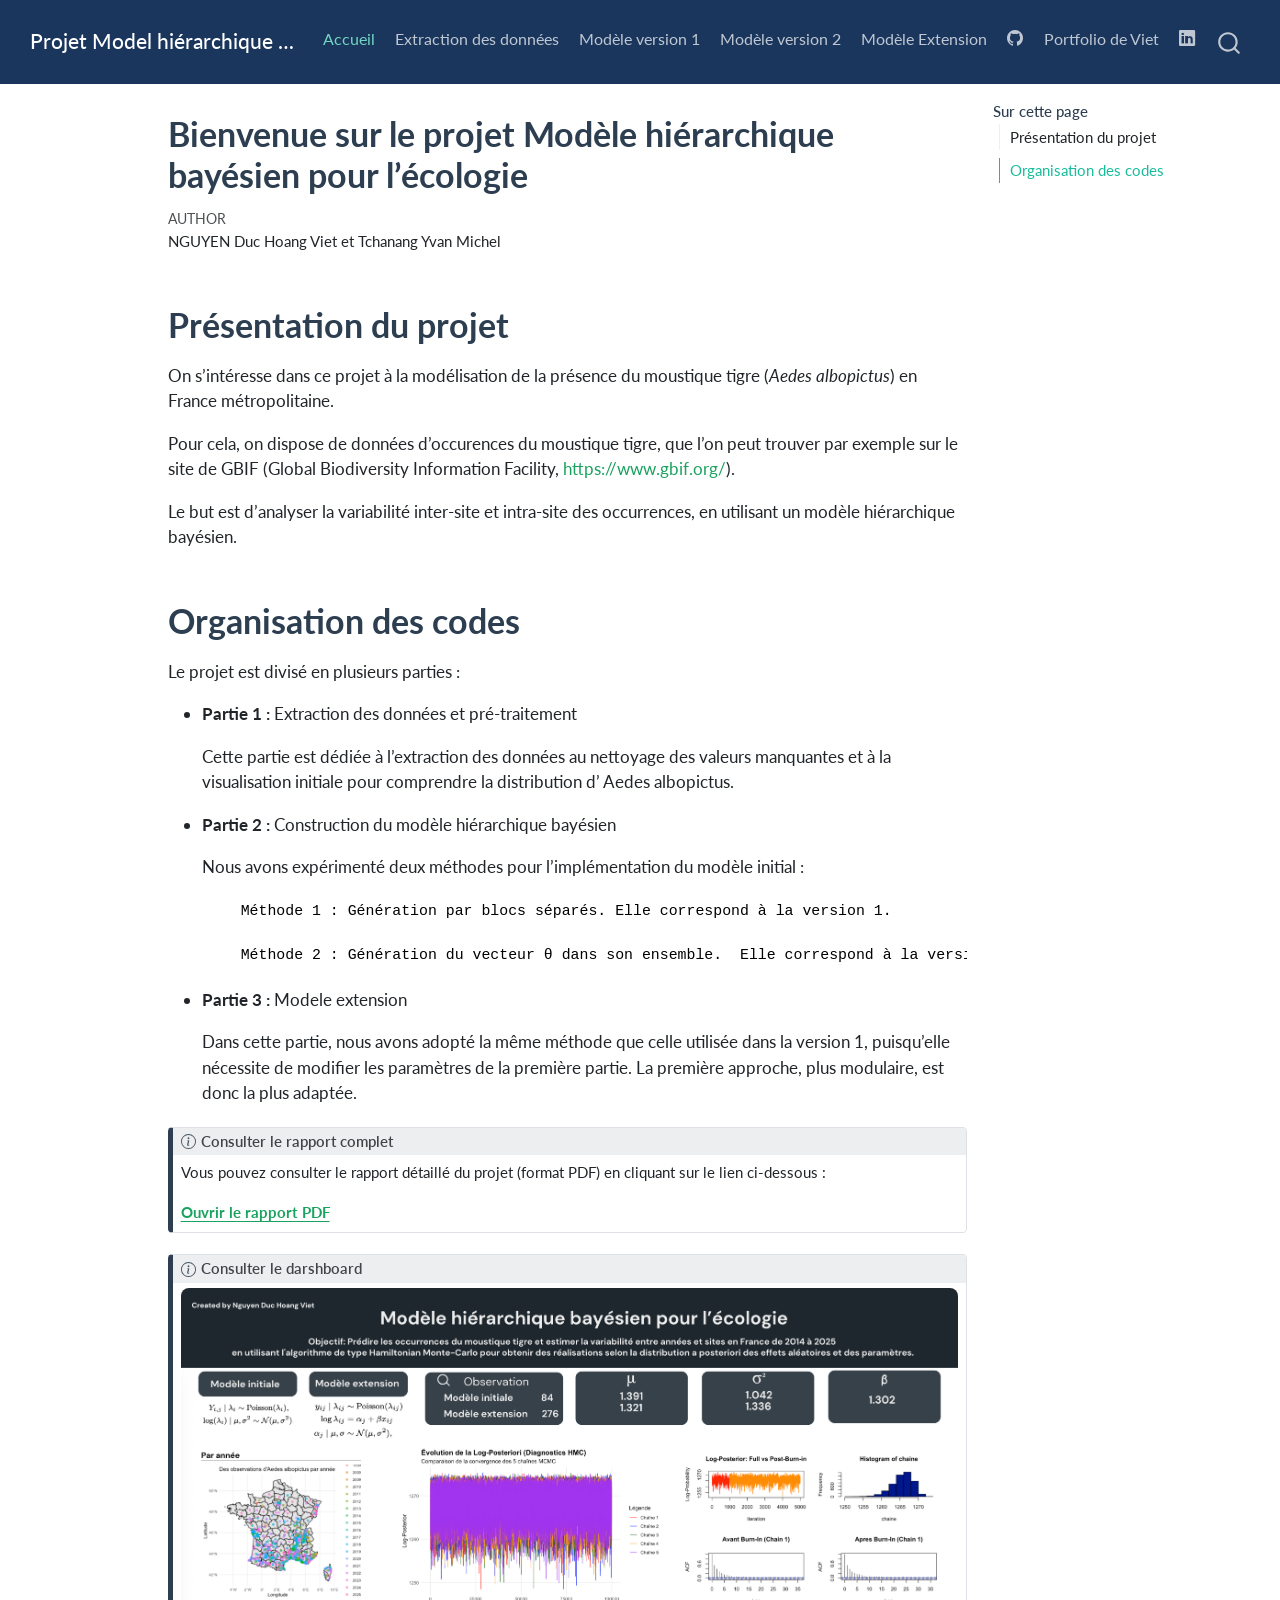
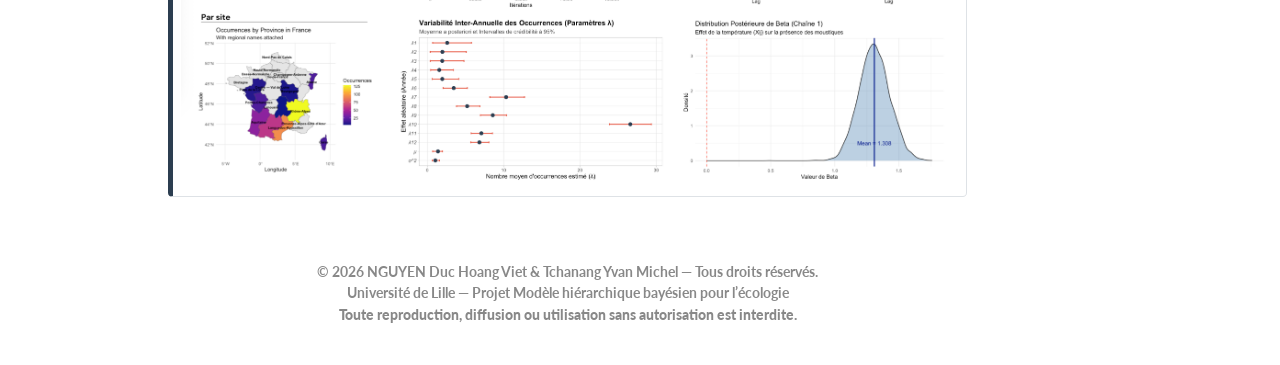
==== commit d03b8cb1: "add file" ====
--- a/docs/index.html
+++ b/docs/index.html
@@ -230,6 +230,30 @@
 </section>
 
 </main> <!-- /main -->
+<div id="preloader">
+    <div class="loader-content">
+        <div class="loader-center-group">
+            <div class="spinner"></div> 
+
+            <div class="loader-letter-container">
+                <span class="loader-letter">V</span>
+            </div>
+        </div>
+        
+        <h2 class="loader-text">MADE BY NGUYEN DUC HOANG VIET</h2>
+        <p class="loader-subtext">MODÈLE HIÉRARCHIQUE BAYÉSIEN</p>
+    </div>
+</div>
+
+<script>
+    // Giữ nguyên đoạn script
+    window.addEventListener('load', function () {
+        const preloader = document.getElementById('preloader');
+        setTimeout(function() {
+            preloader.classList.add('fade-out');
+        }, 1200); 
+    });
+</script>
 <div style="text-align:center; font-size:0.85em; color:#888; padding:25px;">
   <strong>© 2026 NGUYEN Duc Hoang Viet &amp; Tchanang Yvan Michel — Tous droits réservés.</strong><br>
   <strong>Université de Lille — Projet Modèle hiérarchique bayésien pour l’écologie<strong><br>
--- a/docs/custom.css
+++ b/docs/custom.css
@@ -35,4 +35,144 @@
 /* Hiệu ứng đổi màu xanh lá khi di chuột qua các mục trong mục lục */
 .sidebar nav a:hover {
   color: #13804b !important;
+}
+
+/* ==========================================
+   MÀN HÌNH LOADING (PRELOADER) 
+============================================= */
+#preloader {
+    position: fixed;
+    top: 0;
+    left: 0;
+    width: 100%;
+    height: 100vh;
+    background-color: #0b0c10; /* Màu nền đen tối */
+    z-index: 999999; /* Đảm bảo đè lên toàn bộ dashboard của Quarto */
+    display: flex;
+    justify-content: center;
+    align-items: center;
+    transition: opacity 0.6s ease, visibility 0.6s ease;
+}
+
+.loader-content {
+    text-align: center;
+}
+
+/* Vòng xoay màu sắc gradient */
+.spinner {
+    position: relative;
+    width: 80px;
+    height: 80px;
+    margin: 0 auto 25px;
+    border: 3px solid transparent;
+    border-top-color: #9b5de5;   /* Màu xanh cyan */
+    border-right-color: #e84393; /* Màu hồng/đỏ */
+    border-bottom-color: #fdcb6e;/* Màu vàng */
+    border-left-color: #00b894;  /* Màu lục */
+    border-radius: 50%;
+    animation: spin 1.5s linear infinite;
+}
+
+/* Tên tác giả giống style ảnh 1 */
+.loader-text {
+    color: #f3a683 !important;
+    font-family: 'Courier New', Courier, monospace !important;
+    letter-spacing: 5px !important;
+    font-size: 16px !important;
+    font-weight: bold;
+    margin-bottom: 8px;
+    text-transform: uppercase;
+}
+
+.loader-subtext {
+    color: #57606f !important;
+    font-size: 11px !important;
+    letter-spacing: 3px !important;
+    text-transform: uppercase;
+}
+
+/* Hiệu ứng xoay tròn */
+@keyframes spin {
+    0% { transform: rotate(0deg); }
+    100% { transform: rotate(360deg); }
+}
+
+/* Khi load xong sẽ áp dụng class này để ẩn đi */
+#preloader.fade-out {
+    opacity: 0;
+    visibility: hidden;
+}
+
+
+/* ============================================================ */
+/* CẬP NHẬT CSS CHO PRELOADER (Căn chỉnh V đứng yên)         */
+/* ============================================================ */
+
+/* Cập nhật class spinner: Chỉ còn chứa hiệu ứng xoay và vòng tròn */
+.spinner {
+    position: relative; /* Giữ position: relative */
+    width: 110px;        /* Giữ kích thước ban đầu */
+    height: 110px;       /* Giữ kích thước ban đầu */
+    margin: 0 auto;       /* Bỏ margin-bottom lớn ban đầu */
+    /* Giữ nguyên các border-color và radius khác */
+    border-radius: 50%;
+    animation: spin 1.4s cubic-bezier(0.42, 0, 0.58, 1) infinite;
+    /* Không cần display: flex; justify-content: center; align-items: center; */
+}
+
+/* Thêm class mới cho nhóm ở tâm */
+.loader-center-group {
+    position: relative;   /* Cho phép con cái định vị tuyệt đối */
+    width: 110px;
+    height: 110px;
+    margin: 0 auto 35px; /* Giữ margin-bottom ở đây */
+    display: flex;       /* Dùng flex để căn chỉnh *tâm* của group */
+    justify-content: center;
+    align-items: center;
+}
+
+/* Thêm container chứa chữ V để căn chỉnh */
+.loader-letter-container {
+    position: absolute;   /* Nằm tuyệt đối trên group cha */
+    top: 0;
+    left: 0;
+    width: 100%;
+    height: 100%;
+    display: flex;       /* Flex để căn chỉnh chữ V vào tâm */
+    justify-content: center;
+    align-items: center;
+}
+
+/* Cập nhật class loader-letter để nó đứng yên */
+.loader-letter {
+    font-family: -apple-system, BlinkMacSystemFont, "Segoe UI", Roboto, Helvetica, Arial, sans-serif;
+    font-size: 36px;
+    font-weight: 700;
+    background: linear-gradient(135deg, #00cec9, #a55eea);
+    -webkit-background-clip: text;
+    -webkit-text-fill-color: transparent;
+
+}
+
+/* ============================================================ */
+/* ÉP CÁC CHỮ TRÊN NAVBAR NẰM TRÊN 1 DÒNG DUY NHẤT             */
+/* ============================================================ */
+
+/* 1. Ngăn không cho chữ tự động xuống dòng */
+.navbar-nav .nav-item .nav-link,
+.navbar-nav .nav-item {
+    white-space: nowrap !important; /* Tuyệt đối không cho xuống dòng */
+}
+
+/* 2. Thu nhỏ khoảng cách giữa các mục một chút để vừa màn hình */
+.navbar-nav .nav-link {
+    padding-left: 10px !important;
+    padding-right: 10px !important;
+    font-size: 0.95rem !important; /* Hạ size chữ xuống một xíu nếu menu của bạn quá dài */
+}
+
+/* 3. Tăng không gian hiển thị cho toàn bộ cụm menu */
+.navbar-collapse {
+    flex-grow: 1;
+    justify-content: flex-end; /* Đẩy các menu sang bên phải một cách ngăn nắp */
 }
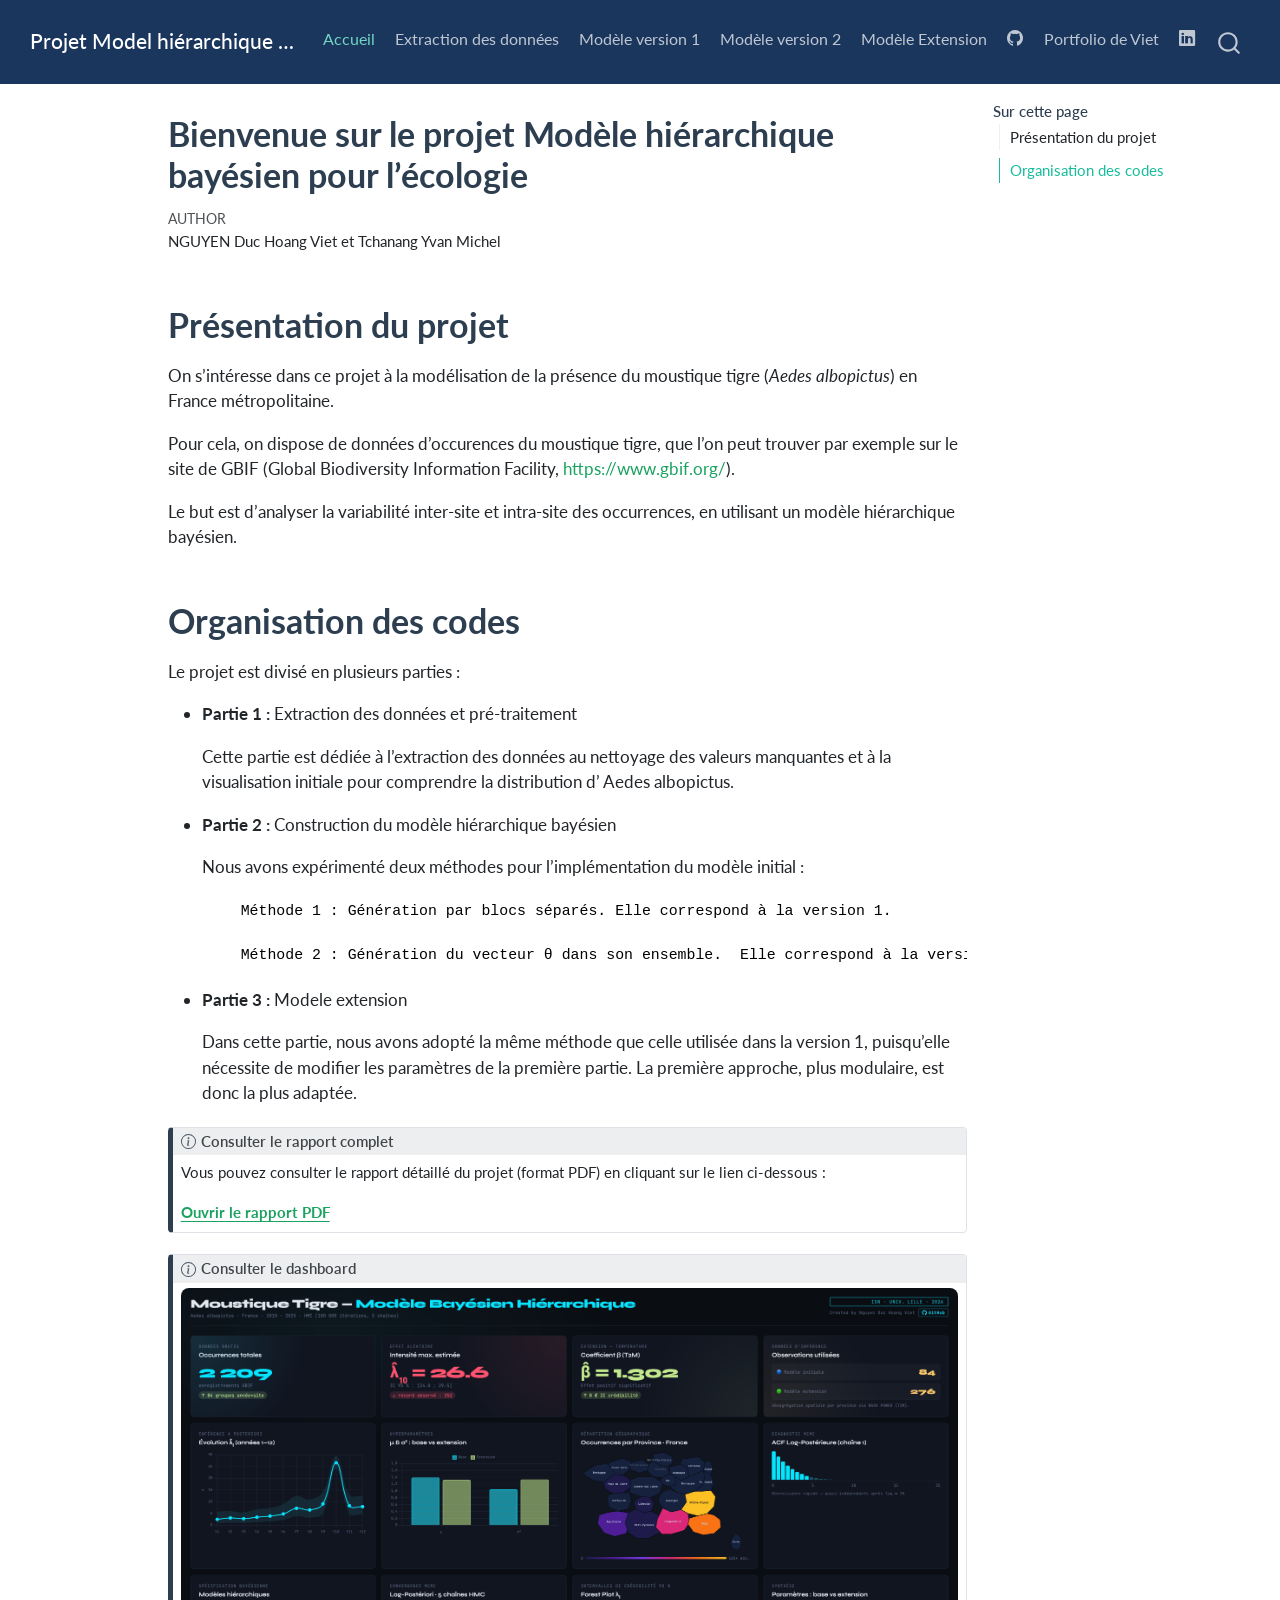
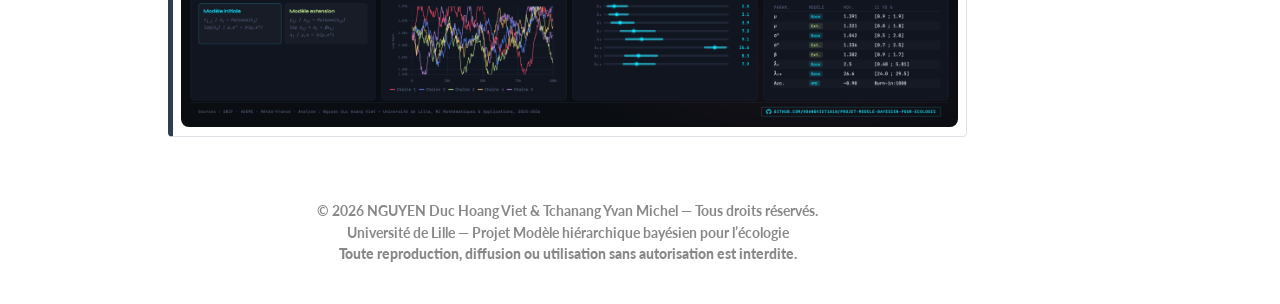
==== commit f87abdf6: "add file" ====
--- a/docs/index.html
+++ b/docs/index.html
@@ -218,11 +218,11 @@
 <i class="callout-icon"></i>
 </div>
 <div class="callout-title-container flex-fill">
-<span class="screen-reader-only">Note</span>Consulter le darshboard
+<span class="screen-reader-only">Note</span>Consulter le dashboard
 </div>
 </div>
 <div class="callout-body-container callout-body">
-<p><a href="images/dashboard_bayes.png" target="_blank"> <img src="images/dashboard_bayes.png" alt="Dashboard du projet" style="max-width:100%; height:auto; border-radius:8px;"> </a></p>
+<p><a href="images/dashboard_moustique.html" target="_blank"> <img src="images/dashboard_bayes.png" alt="Dashboard du projet" style="max-width:100%; height:auto; border-radius:8px;"> </a></p>
 </div>
 </div>
 
@@ -241,7 +241,7 @@
         </div>
         
         <h2 class="loader-text">MADE BY NGUYEN DUC HOANG VIET</h2>
-        <p class="loader-subtext">MODÈLE HIÉRARCHIQUE BAYÉSIEN</p>
+        <p class="loader-subtext"> PROJET MODÈLE HIÉRARCHIQUE BAYÉSIEN</p>
     </div>
 </div>
 
--- a/docs/custom.css
+++ b/docs/custom.css
@@ -54,24 +54,46 @@
     transition: opacity 0.6s ease, visibility 0.6s ease;
 }
 
-.loader-content {
-    text-align: center;
-}
-
-/* Vòng xoay màu sắc gradient */
 .spinner {
     position: relative;
     width: 80px;
     height: 80px;
     margin: 0 auto 25px;
-    border: 3px solid transparent;
-    border-top-color: #9b5de5;   /* Màu xanh cyan */
-    border-right-color: #e84393; /* Màu hồng/đỏ */
-    border-bottom-color: #fdcb6e;/* Màu vàng */
-    border-left-color: #00b894;  /* Màu lục */
     border-radius: 50%;
-    animation: spin 1.5s linear infinite;
-}
+    
+    /* Sử dụng conic-gradient để tạo dải màu xoay mượt mà chuẩn xác như ảnh logo */
+    background: conic-gradient(
+        #00b894, /* Xanh lục bảo */
+        #00d2d3, /* Xanh cyan neon */
+        #ffb800, /* Vàng hổ phách */
+        #ff2a4b, /* Đỏ Crimson */
+        #00b894  /* Khép góc quay lại màu xanh */
+    );
+    
+    /* Tạo lỗ rỗng ở giữa để biến khối tròn thành một cái vòng (Spinner) */
+    mask: linear-gradient(#fff 0 0) content-box, linear-gradient(#fff 0 0);
+    -webkit-mask: linear-gradient(#fff 0 0) content-box, linear-gradient(#fff 0 0);
+    mask-composite: exclude;
+    -webkit-mask-composite: xor;
+    
+    padding: 3px; /* Đây chính là độ dày (thickness) của vòng spinner */
+    
+    /* Hiệu ứng hắt sáng nhẹ ra nền tối giống hệt trên web của bạn */
+    box-shadow: 0 0 15px rgba(0, 210, 211, 0.25);
+    
+    /* Animation quay giật vô lăng kiểu Jarvis */
+    animation: spin 1.2s cubic-bezier(0.4, 0, 0.2, 1) infinite;
+}
+
+@keyframes spin {
+    to { transform: rotate(360deg); }
+}
+.loader-content {
+    text-align: center;
+}
+
+/* Vòng xoay màu sắc gradient */
+
 
 /* Tên tác giả giống style ảnh 1 */
 .loader-text {
